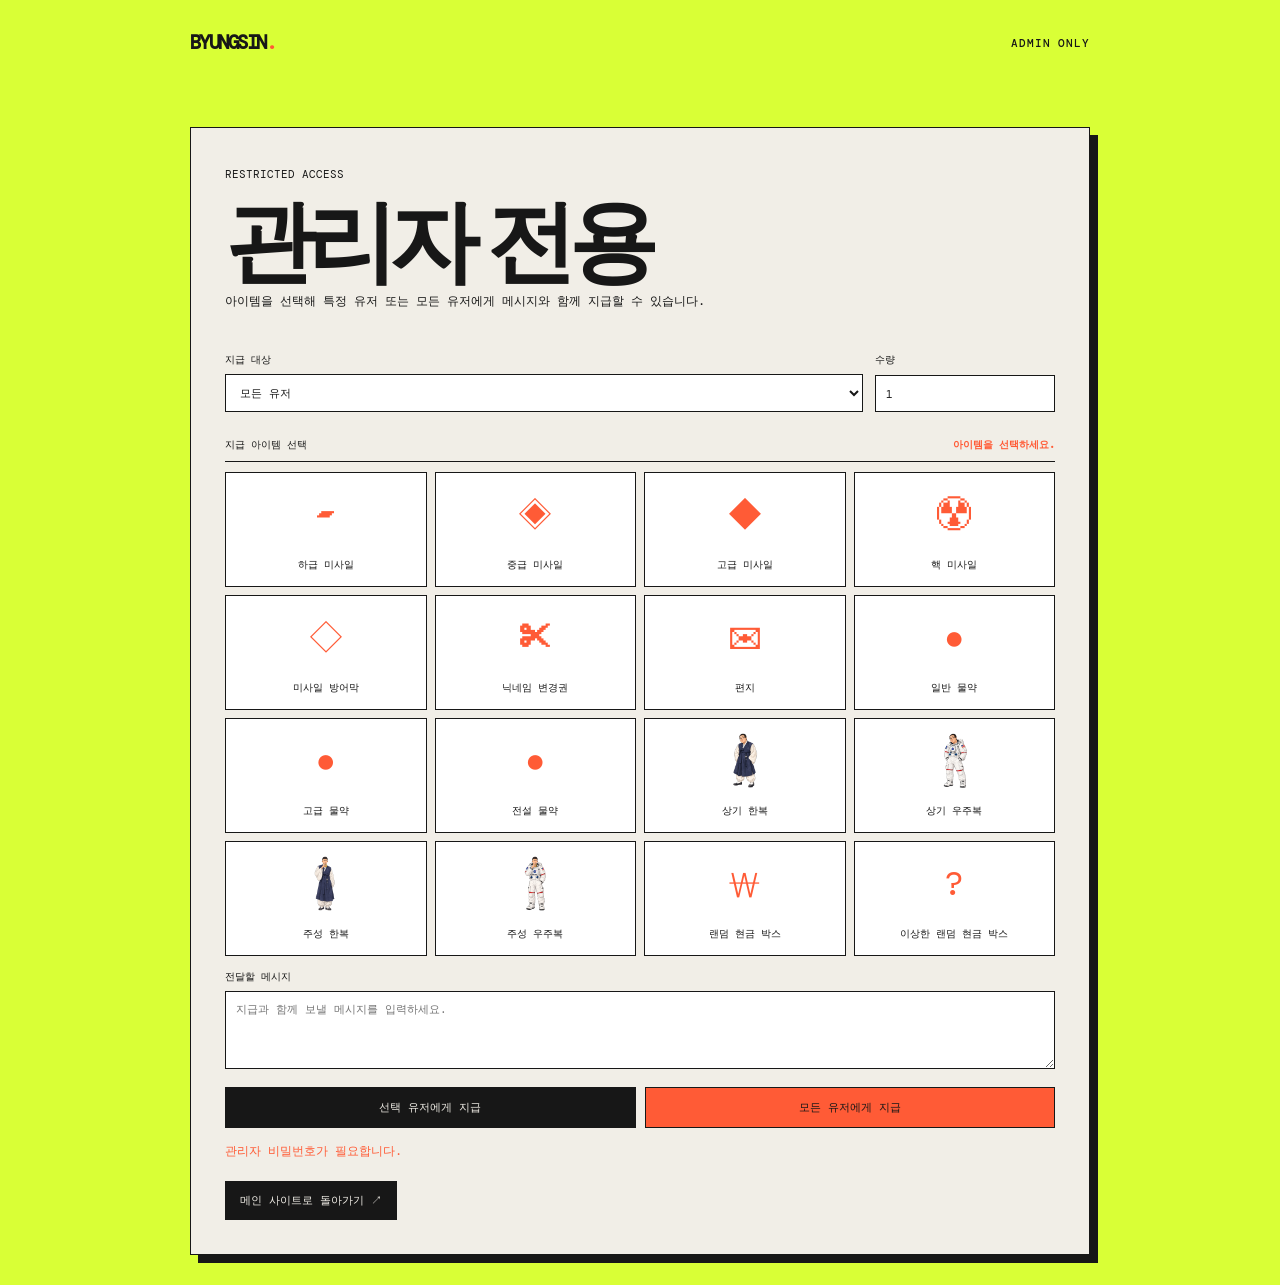
==== admin.html @ 8c329e6b "Add administrator item grants Co-authored-by: Copilot App <223556219+Copilot@users.noreply.github.co" ====
<!doctype html>
<html lang="ko">
<head>
  <meta charset="utf-8">
  <meta name="viewport" content="width=device-width, initial-scale=1">
  <meta name="description" content="byungsin 관리자 전용 페이지">
  <title>byungsin — 관리자 전용</title>
  <link rel="stylesheet" href="style.css?v=63">
</head>
<body>
  <main class="admin-page">
    <div class="admin-shell">
      <div class="eyebrow">
        <a class="brand" href="index.html">byungsin<span style="color:var(--orange)">.</span></a>
        <span>ADMIN ONLY</span>
      </div>
      <section class="admin-card admin-console">
        <span class="admin-kicker">restricted access</span>
        <h1>관리자 전용</h1>
        <p>아이템을 선택해 특정 유저 또는 모든 유저에게 메시지와 함께 지급할 수 있습니다.</p>
        <form id="admin-grant-form">
          <div class="admin-form-grid">
            <label>지급 대상
              <select id="admin-target-user">
                <option value="">모든 유저</option>
              </select>
            </label>
            <label>수량
              <input id="admin-grant-quantity" type="number" min="1" max="1000000" value="1" required>
            </label>
          </div>
          <div class="admin-item-heading">
            <span>지급 아이템 선택</span>
            <strong id="admin-selected-item">아이템을 선택하세요.</strong>
          </div>
          <div class="admin-item-grid" id="admin-item-grid"></div>
          <label>전달할 메시지
            <textarea id="admin-grant-message" maxlength="500" rows="4" placeholder="지급과 함께 보낼 메시지를 입력하세요." required></textarea>
          </label>
          <div class="admin-grant-actions">
            <button type="submit" id="admin-grant-target">선택 유저에게 지급</button>
            <button type="button" id="admin-grant-all">모든 유저에게 지급</button>
          </div>
          <p class="admin-status" id="admin-status" role="status"></p>
        </form>
        <a class="admin-back" href="index.html">메인 사이트로 돌아가기 ↗</a>
      </section>
    </div>
  </main>
  <script src="admin.js?v=2"></script>
</body>
</html>
---- style.css ----
@import url('https://fonts.googleapis.com/css2?family=DM+Mono:wght@400;500&family=Space+Grotesk:wght@400;500;600;700&display=swap');

:root {
  --paper: #f1eee7;
  --ink: #171717;
  --acid: #d9ff36;
  --orange: #ff5b36;
  --line: rgba(23, 23, 23, .2);
  --mono: "DM Mono", "Courier New", monospace;
  --sans: "Space Grotesk", "Arial", sans-serif;
}

* { box-sizing: border-box; }
html { scroll-behavior: smooth; }
body {
  margin: 0;
  color: var(--ink);
  background: var(--paper);
  font-family: var(--sans);
  overflow-x: hidden;
}
a { color: inherit; text-decoration: none; }
button { color: inherit; font: inherit; }

.noise {
  position: fixed;
  inset: 0;
  pointer-events: none;
  opacity: .05;
  z-index: 10;
  background-image: url("data:image/svg+xml,%3Csvg viewBox='0 0 180 180' xmlns='http://www.w3.org/2000/svg'%3E%3Cfilter id='n'%3E%3CfeTurbulence type='fractalNoise' baseFrequency='.8' numOctaves='4' stitchTiles='stitch'/%3E%3C/filter%3E%3Crect width='100%25' height='100%25' filter='url(%23n)' opacity='.8'/%3E%3C/svg%3E");
}
.wrap { width: min(1240px, calc(100% - 48px)); margin: auto; }
.eyebrow {
  display: flex; justify-content: space-between; align-items: center;
  font: 500 11px var(--mono); letter-spacing: .08em; text-transform: uppercase;
}
.menu-toggle {
 position: fixed; top: 23px; left: max(18px, calc((100% - 1340px) / 2)); z-index: 30;
 display: inline-flex; width: 28px; height: 24px; padding: 3px 0;
 flex-direction: column; justify-content: space-between;
 border: 0; background: transparent; cursor: pointer;
}
.menu-toggle span { display: block; width: 100%; height: 2px; background: var(--ink); transition: transform .2s, opacity .2s; }
.menu-toggle:hover span { background: var(--orange); }
header {
  position: absolute; top: 0; left: 0; width: 100%; z-index: 3;
  padding: 23px 0; border-bottom: 1px solid var(--line);
}
.brand { font-size: 19px; font-weight: 700; letter-spacing: -.08em; }
nav { display: flex; gap: 27px; align-items: center; font: 11px var(--mono); text-transform: uppercase; }
nav a { transition: opacity .2s; }
nav a:hover { opacity: .5; }
.notification-toggle { border: 1px solid var(--ink); padding: 5px 8px; background: transparent; cursor: pointer; font: 10px var(--mono); text-transform: uppercase; }
.notification-toggle:hover { background: var(--ink); color: var(--acid); }
.notification-toggle.is-enabled { background: var(--ink); color: var(--acid); }
.notification-toggle.is-blocked { opacity: .55; }
.account-button { display: inline-grid; min-width: 72px; border: 1px solid var(--ink); padding: 4px 7px; background: transparent; color: var(--ink); cursor: pointer; font: 10px/1.2 var(--mono); white-space: nowrap; }
.account-name, .account-logout { display: block; overflow: hidden; text-overflow: ellipsis; }
.account-logout { margin-top: 2px; color: var(--orange); font-size: 9px; }
.account-button:hover { background: var(--ink); color: var(--acid); }
.bag-button { border: 1px solid var(--ink); padding: 5px 8px; background: transparent; color: var(--ink); cursor: pointer; font: 10px var(--mono); white-space: nowrap; }
.bag-button:hover { background: var(--ink); color: var(--acid); }
.bag-button span { display: inline-block; min-width: 12px; margin-left: 3px; color: var(--orange); }
.message-button { border: 1px solid var(--ink); padding: 5px 8px; background: transparent; color: var(--ink); cursor: pointer; font: 10px var(--mono); white-space: nowrap; }
.message-button:hover { background: var(--ink); color: var(--acid); }
.message-button span { display: inline-block; min-width: 12px; margin-left: 3px; color: var(--orange); }
.message-backdrop { position: fixed; inset: 0; z-index: 50; background: rgba(23,23,23,.35); }
.message-modal { position: fixed; top: 50%; left: 50%; z-index: 51; width: min(500px, calc(100% - 30px)); max-height: 80vh; overflow: auto; transform: translate(-50%, -50%); padding: 28px; background: var(--paper); box-shadow: 8px 8px 0 var(--ink); }
.message-modal h2 { margin: 0 0 6px; font-size: 34px; }
.message-subtitle { margin: 0 0 18px; color: #666; font: 10px var(--mono); letter-spacing: .08em; }
.message-list { display: grid; gap: 8px; }
.message-card { border: 1px solid var(--ink); padding: 12px; background: #fff; font: 11px/1.55 var(--mono); }
.message-card time { display: block; margin-top: 7px; color: #777; font-size: 9px; }
.message-pagination { display: flex; justify-content: center; align-items: center; gap: 8px; margin-top: 15px; }
.message-page-button { border: 1px solid var(--ink); padding: 6px 8px; background: transparent; color: var(--ink); cursor: pointer; font: 9px var(--mono); }
.message-page-button:hover:not(:disabled) { background: var(--ink); color: var(--acid); }
.message-page-button:disabled { cursor: not-allowed; opacity: .35; }
.message-page-number { min-width: 32px; text-align: center; font: 10px var(--mono); }
.bag-backdrop { position: fixed; inset: 0; z-index: 50; background: rgba(23,23,23,.35); }
.bag-modal { position: fixed; top: 50%; left: 50%; z-index: 51; width: min(560px, calc(100% - 30px)); max-height: 85vh; overflow: auto; transform: translate(-50%, -50%); padding: 28px; background: #e6e6e6; box-shadow: 8px 8px 0 var(--ink); }
.bag-modal h2 { margin: 0 0 8px; font-size: 34px; }
.bag-subtitle { margin: -2px 0 12px !important; color: #666; letter-spacing: .08em; }
.bag-modal > p { font: 11px/1.5 var(--mono); }
.bag-items { display: grid; grid-template-columns: repeat(9, minmax(0, 1fr)); gap: 5px; margin: 20px 0; padding: 8px; border: 3px solid #6e6e6e; background: #b9b9b9; box-shadow: inset 2px 2px 0 #fff, inset -2px -2px 0 #555; }
.bag-slot { position: relative; aspect-ratio: 1; min-width: 0; border: 2px solid #777; background: #8f8f8f; box-shadow: inset 2px 2px 0 #555, inset -2px -2px 0 #d5d5d5; color: var(--ink); cursor: pointer; }
.bag-slot:hover, .bag-slot.is-selected { background: #c4c4c4; outline: 2px solid var(--acid); outline-offset: -4px; }
.bag-slot:disabled { cursor: not-allowed; opacity: .55; }
.bag-slot-icon { position: absolute; inset: 18% 18% 24%; display: grid; place-items: center; font-size: clamp(18px, 5vw, 30px); filter: drop-shadow(2px 2px 0 rgba(0,0,0,.35)); }
.bag-slot-icon svg { width: 100%; height: 100%; }
.bag-slot-icon img { width: 100%; height: 100%; object-fit: contain; }
.bag-cash-box-icon { display: grid; width: 100%; height: 100%; place-items: center; background: #d9ff36; color: #171717; font: 700 28px var(--mono); }
.bag-cash-box-weird { background: #ff5b36; color: #fff; }
.bag-slot-count { position: absolute; right: 4px; bottom: 1px; color: #fff; text-shadow: 2px 2px #222; font: 700 14px var(--mono); }
.bag-slot-name { position: absolute; left: 50%; bottom: -24px; z-index: 2; display: none; width: max-content; max-width: 150px; transform: translateX(-50%); padding: 4px 6px; background: #222; color: #fff; font: 9px var(--mono); }
.bag-slot:hover .bag-slot-name { display: block; }
.bag-item-empty { grid-column: 1 / -1; padding: 18px; text-align: center; font: 10px var(--mono); }
.bag-target-label select { border: 1px solid var(--ink); padding: 7px; background: transparent; color: var(--ink); cursor: pointer; font: 10px var(--mono); }
.bag-target-label { display: grid; gap: 6px; font: 10px var(--mono); }
.bag-nickname-label { display: grid; gap: 6px; grid-column: 1 / -1; font: 10px var(--mono); }
.bag-nickname-label[hidden], .bag-letter-label[hidden] { display: none !important; }
.bag-nickname-label input { border: 1px solid var(--ink); padding: 8px; background: #fff; color: var(--ink); font: 11px var(--mono); }
.bag-letter-label { display: grid; gap: 6px; grid-column: 1 / -1; font: 10px var(--mono); }
.bag-letter-label textarea { border: 1px solid var(--ink); padding: 8px; background: #fff; color: var(--ink); font: 11px/1.5 var(--mono); resize: vertical; }
.bag-use-panel { display: grid; grid-template-columns: 64px 1fr; gap: 12px; margin-top: 28px; padding: 14px; border: 2px solid var(--ink); background: #fff; }
.bag-use-panel[hidden] { display: none !important; }
.bag-use-icon { width: 64px; height: 64px; display: grid; place-items: center; border: 2px solid #777; background: #999; }
.bag-use-icon svg { width: 48px; height: 48px; }
.bag-use-icon img { width: 60px; height: 60px; object-fit: contain; }
.bag-use-copy strong { font-size: 16px; }
.bag-use-copy p { margin: 6px 0 0; font: 10px/1.5 var(--mono); }
.bag-use-panel .bag-target-label { grid-column: 1 / -1; }
.bag-use-button { grid-column: 1 / -1; border: 1px solid var(--ink); padding: 10px; background: var(--ink); color: var(--paper); cursor: pointer; font: 11px var(--mono); }
.bag-use-button:hover { background: var(--orange); color: var(--ink); }
.bag-use-button:disabled { cursor: wait; opacity: .5; }
.bag-discard-label { display: grid; gap: 6px; grid-column: 1 / -1; font: 10px var(--mono); }
.bag-discard-label input { border: 1px solid var(--ink); padding: 8px; background: #fff; color: var(--ink); font: 11px var(--mono); }
.bag-discard-button { grid-column: 1 / -1; border: 1px solid #a32626; padding: 10px; background: #fff; color: #a32626; cursor: pointer; font: 11px var(--mono); }
.bag-discard-button:hover { background: #a32626; color: #fff; }
.bag-discard-button:disabled { cursor: wait; opacity: .5; }
.bag-status { min-height: 18px; color: var(--orange); }
.shop-page { min-height: 100vh; padding: 38px 24px 70px; background: #fff; color: var(--ink); }
.shop-shell { width: min(1120px, 100%); margin: 0 auto; }
.shop-top { display: flex; justify-content: space-between; gap: 20px; align-items: center; border-bottom: 2px solid var(--ink); padding-bottom: 18px; }
.shop-top h1 { margin: 0; font-size: clamp(42px, 9vw, 100px); letter-spacing: -.1em; line-height: .8; }
.shop-back { font: 11px var(--mono); text-decoration: underline; }
.shop-intro { display: flex; justify-content: space-between; gap: 30px; margin: 48px 0 28px; }
.shop-intro p { max-width: 300px; margin: 0; font: 12px/1.7 var(--mono); }
.shop-balance { border: 1px solid var(--ink); padding: 12px; font: 11px var(--mono); }
.shop-products { display: grid; grid-template-columns: repeat(3, 1fr); gap: 18px; }
.shop-card { display: flex; min-height: 300px; flex-direction: column; justify-content: space-between; border: 1px solid var(--ink); padding: 18px; background: #fff; box-shadow: 6px 6px 0 var(--ink); }
.shop-icon { width: 92px; height: 92px; margin-bottom: 20px; }
.shop-potion-icon { display: block; width: 92px; height: 92px; margin-bottom: 20px; }
.shop-card h2 { margin: 0; font-size: 25px; letter-spacing: -.07em; }
.shop-card p { margin: 8px 0 20px; font: 11px/1.5 var(--mono); }
.shop-price { font: 16px var(--mono); }
.shop-buy { width: 100%; margin-top: 16px; border: 1px solid var(--ink); padding: 11px; background: var(--ink); color: #fff; cursor: pointer; font: 11px var(--mono); }
.shop-buy:hover { background: var(--orange); color: var(--ink); }
.shop-buy:disabled { cursor: wait; opacity: .45; }
.shop-purchase-controls { display: grid; grid-template-columns: 1fr auto; gap: 6px; margin-top: 10px; }
.shop-quantity { min-width: 0; border: 1px solid var(--ink); padding: 9px; background: #fff; color: var(--ink); font: 11px var(--mono); }
.shop-max { border: 1px solid var(--ink); padding: 9px; background: var(--paper); color: var(--ink); cursor: pointer; font: 10px var(--mono); }
.shop-purchase-controls .shop-buy { grid-column: 1 / -1; margin-top: 0; }
.shop-modal-quantity-label { display: grid; gap: 7px; margin: 18px 0 8px; font: 10px var(--mono); }
.shop-modal-quantity-label input { border: 1px solid var(--ink); padding: 11px; background: #fff; color: var(--ink); font: 15px var(--mono); }
.shop-modal-max { width: 100%; margin-bottom: 18px; border: 1px solid var(--ink); padding: 9px; background: transparent; color: var(--ink); cursor: pointer; font: 10px var(--mono); }
.shop-status { min-height: 18px; margin-top: 28px; color: var(--orange); font: 11px var(--mono); }
.account-backdrop { position: fixed; inset: 0; z-index: 50; background: rgba(23,23,23,.35); }
.account-modal { position: fixed; top: 50%; left: 50%; z-index: 51; width: min(380px, calc(100% - 30px)); transform: translate(-50%, -50%); padding: 28px; background: var(--paper); box-shadow: 7px 7px 0 var(--ink); }
.account-close { position: absolute; top: 12px; right: 15px; border: 0; background: transparent; cursor: pointer; font: 25px/1 var(--mono); }
.account-close:hover { color: var(--orange); }
.account-modal h2 { margin: 0 0 8px; font-size: 34px; }
.account-modal p { font-size: 12px; line-height: 1.5; }
.account-modal label { display: grid; gap: 6px; margin-top: 14px; font: 10px var(--mono); }
.account-modal input { border: 1px solid var(--ink); padding: 10px; background: transparent; color: var(--ink); font: 14px var(--mono); }
.account-options { display: flex; gap: 16px; margin-top: 14px; }
.account-options label { display: flex; align-items: center; gap: 6px; margin: 0; font-size: 10px; }
.account-options input { width: 14px; height: 14px; margin: 0; accent-color: var(--ink); }
.account-modal form button { width: 100%; margin-top: 18px; border: 1px solid var(--ink); padding: 11px; background: var(--ink); color: var(--paper); cursor: pointer; font: 11px var(--mono); }
.account-switch { margin-top: 12px; border: 0; padding: 0; background: transparent; text-decoration: underline; cursor: pointer; font: 10px var(--mono); }
.account-status { min-height: 18px; margin-bottom: 0; color: var(--orange); }
.side-menu-backdrop { position: fixed; inset: 0; z-index: 35; display: none; background: rgba(23,23,23,.28); }
.side-menu-backdrop.is-open { display: block; }
.side-menu { position: fixed; top: 0; left: 0; z-index: 40; width: min(340px, 86vw); height: 100vh; padding: 30px 25px; transform: translateX(-105%); transition: transform .25s ease; background: var(--paper); box-shadow: 8px 0 0 var(--ink); }
.side-menu.is-open { transform: translateX(0); }
.side-menu-head { display: flex; justify-content: space-between; align-items: center; padding-bottom: 18px; border-bottom: 1px solid var(--ink); font: 11px var(--mono); text-transform: uppercase; }
.side-menu-close { border: 0; padding: 0; background: transparent; color: var(--ink); cursor: pointer; font: 28px/1 var(--mono); }
.side-menu-close:hover { color: var(--orange); transform: scale(1.12); }
.side-menu-intro { margin: 28px 0 34px; font-size: 14px; line-height: 1.6; }
.side-menu a { display: flex; justify-content: space-between; padding: 16px 0; border-top: 1px solid rgba(23,23,23,.3); font: 14px var(--mono); }
.side-menu a:hover { color: var(--orange); }
.online-users { margin-top: 20px; padding-top: 14px; border-top: 1px solid rgba(23,23,23,.3); }
.online-users strong { font: 11px var(--mono); text-transform: uppercase; }
.online-users p { margin: 7px 0 9px; color: #777; font: 9px/1.5 var(--mono); }
.online-users ul { display: grid; gap: 5px; margin: 0; padding: 0; list-style: none; font: 11px var(--mono); }
.online-users li::before { content: '●'; margin-right: 6px; color: #62a744; font-size: 8px; }
.online-users li.is-offline { color: #999; }
.online-users li.is-offline::before { color: #aaa; }
.side-menu-settings { width: 100%; display: flex; justify-content: flex-start; margin-top: 16px; padding: 16px 0; border: 0; border-top: 1px solid rgba(23,23,23,.3); background: transparent; color: var(--ink); cursor: pointer; text-align: left; }
.settings-gear { width: 25px; height: 25px; fill: currentColor; transition: transform .2s ease, color .2s ease; }
.side-menu-settings:hover { color: var(--orange); }
.side-menu-settings:hover .settings-gear { transform: rotate(18deg); }
.settings-backdrop { position: fixed; inset: 0; z-index: 50; background: rgba(23,23,23,.35); }
.settings-modal { position: fixed; top: 50%; left: 50%; z-index: 51; width: min(380px, calc(100% - 30px)); transform: translate(-50%, -50%); padding: 28px; background: var(--paper); box-shadow: 7px 7px 0 var(--ink); }
.settings-modal h2 { margin: 0 0 8px; font-size: 34px; }
.settings-modal p { font-size: 12px; line-height: 1.5; }
.settings-action { width: 100%; margin-top: 10px; border: 1px solid var(--ink); padding: 11px; background: var(--ink); color: var(--paper); cursor: pointer; font: 11px var(--mono); }
.settings-action:hover { background: var(--orange); color: var(--ink); }
.settings-danger { background: transparent; color: var(--orange); }
.settings-admin { background: var(--acid); color: var(--ink); }
.site-confirm-backdrop { position: fixed; inset: 0; z-index: 80; background: rgba(23,23,23,.42); }
.site-confirm-modal { position: fixed; top: 50%; left: 50%; z-index: 81; width: min(380px, calc(100% - 30px)); transform: translate(-50%, -50%); padding: 26px; background: var(--paper); color: var(--ink); box-shadow: 7px 7px 0 var(--ink); }
.site-confirm-modal h2 { margin: 0 0 10px; font-size: 25px; }
.site-confirm-modal p { margin: 0 0 22px; font: 12px/1.6 var(--mono); white-space: pre-line; }
.site-confirm-modal > div { display: flex; justify-content: flex-end; gap: 8px; }
.site-confirm-modal button { border: 1px solid var(--ink); padding: 10px 16px; background: transparent; color: var(--ink); cursor: pointer; font: 11px var(--mono); }
.site-confirm-modal button:last-child { background: var(--ink); color: var(--paper); }
.settings-status { min-height: 18px; margin-bottom: 0; color: var(--orange); }
.admin-page { min-height: 100vh; padding: 30px 24px; background: var(--acid); }
.admin-shell { width: min(900px, 100%); margin: 0 auto; }
.admin-card { max-width: 560px; margin: 18vh auto 0; padding: 34px; border: 1px solid var(--ink); background: var(--paper); box-shadow: 8px 8px 0 var(--ink); }
.admin-kicker { font: 11px var(--mono); text-transform: uppercase; }
.admin-card h1 { margin: 18px 0 10px; font-size: clamp(48px, 10vw, 90px); line-height: .9; letter-spacing: -.09em; }
.admin-card p { margin: 0 0 28px; font: 12px/1.6 var(--mono); }
.admin-console { max-width: 920px; margin-top: 8vh; }
.admin-form-grid { display: grid; grid-template-columns: minmax(0, 1fr) 180px; gap: 12px; }
.admin-console label { display: grid; gap: 7px; margin-top: 14px; font: 10px var(--mono); }
.admin-console select, .admin-console input, .admin-console textarea { width: 100%; border: 1px solid var(--ink); padding: 10px; background: #fff; color: var(--ink); font: 11px var(--mono); }
.admin-console textarea { resize: vertical; }
.admin-item-heading { display: flex; justify-content: space-between; gap: 15px; align-items: baseline; margin-top: 26px; padding-bottom: 9px; border-bottom: 1px solid var(--ink); font: 10px var(--mono); }
.admin-item-heading strong { color: var(--orange); }
.admin-item-grid { display: grid; grid-template-columns: repeat(4, minmax(0, 1fr)); gap: 8px; margin-top: 10px; }
.admin-item-card { min-height: 115px; display: grid; place-items: center; gap: 7px; border: 1px solid var(--ink); padding: 10px 6px; background: #fff; color: var(--ink); cursor: pointer; }
.admin-item-card:hover, .admin-item-card.is-selected { background: var(--acid); box-shadow: 3px 3px 0 var(--ink); }
.admin-item-card strong { font: 10px var(--mono); text-align: center; }
.admin-item-visual { width: 55px; height: 55px; display: grid; place-items: center; color: var(--orange); font: 34px/1 var(--mono); }
.admin-item-visual.is-image img { width: 55px; height: 55px; object-fit: contain; }
.admin-grant-actions { display: grid; grid-template-columns: 1fr 1fr; gap: 9px; margin-top: 18px; }
.admin-grant-actions button { border: 1px solid var(--ink); padding: 12px; background: var(--ink); color: var(--paper); cursor: pointer; font: 11px var(--mono); }
.admin-grant-actions button:last-child { background: var(--orange); color: var(--ink); }
.admin-grant-actions button:disabled { cursor: wait; opacity: .5; }
.admin-status { min-height: 18px; margin: 14px 0 20px !important; color: var(--orange); }
.admin-back { display: inline-block; border: 1px solid var(--ink); padding: 11px 14px; background: var(--ink); color: var(--paper); font: 11px var(--mono); }
.admin-back:hover { background: var(--orange); color: var(--ink); }
@media (max-width: 640px) {
  .admin-page { padding: 20px 14px 40px; }
  .admin-card.admin-console { margin-top: 5vh; padding: 22px 16px; }
  .admin-form-grid, .admin-grant-actions { grid-template-columns: 1fr; }
  .admin-item-grid { grid-template-columns: repeat(2, minmax(0, 1fr)); }
}

.hero {
  min-height: 790px; padding: 164px 0 65px; display: flex; flex-direction: column;
  justify-content: space-between; background: var(--acid); position: relative; overflow: hidden;
}
.hero:before, .hero:after {
  content: ""; position: absolute; border: 1px solid var(--ink); border-radius: 50%;
  pointer-events: none;
}
.hero:before { width: 52vw; height: 52vw; right: -19vw; top: 11vw; }
.hero:after { width: 25vw; height: 25vw; right: 8vw; top: 26vw; background: var(--orange); mix-blend-mode: multiply; }
.hero-grid { position: relative; z-index: 1; }
.hero-player-level-ranking {
  position: absolute;
  top: 92px;
  right: 0;
  border: 1px solid var(--ink);
  background: #fff;
  color: var(--ink);
}
.hero h1 {
  max-width: 920px; margin: 18px 0 0; font-size: clamp(72px, 12vw, 180px);
  line-height: .88; letter-spacing: -.07em; font-weight: 700;
}
.hero h1 span { display: block; margin-left: 16vw; }
.hero-note { max-width: 290px; margin-top: 62px; font-size: 15px; line-height: 1.45; }
.scroll { display: flex; gap: 10px; align-items: center; font: 11px var(--mono); }
.scroll i { width: 42px; height: 1px; background: var(--ink); display: inline-block; }

section { padding: 120px 0; }
.section-head { display: flex; justify-content: space-between; align-items: baseline; border-top: 1px solid var(--ink); padding-top: 14px; margin-bottom: 55px; }
.section-title { margin: 0; font-size: clamp(40px, 7vw, 91px); line-height: .9; letter-spacing: -.08em; }
.section-index { font: 12px var(--mono); }

.statement { background: var(--ink); color: var(--paper); }
.statement .section-head { border-color: rgba(241, 238, 231, .35); }
.statement-copy { display: grid; grid-template-columns: 1.4fr 1fr; gap: 10%; align-items: end; }
.statement-copy h3 { max-width: 710px; margin: 0; font-size: clamp(28px, 4.2vw, 59px); line-height: .98; letter-spacing: -.07em; }
.statement-copy p { max-width: 270px; margin: 0; font: 13px/1.65 var(--mono); color: #aaa69d; }

.investment { background: var(--ink); color: var(--paper); }
.investment .section-head { border-color: rgba(241, 238, 231, .35); }
.investment-intro { display: flex; justify-content: space-between; gap: 40px; align-items: end; margin-bottom: 45px; }
.investment-intro h3 { margin: 0; font-size: clamp(37px, 6vw, 78px); line-height: .9; letter-spacing: -.08em; }
.investment-intro em { color: var(--acid); font-style: normal; }
.investment-intro p { max-width: 310px; margin: 0; color: #aaa69d; font: 12px/1.7 var(--mono); }
.investor-form { display: flex; gap: 12px; align-items: end; border-top: 1px solid rgba(241,238,231,.35); padding-top: 18px; }
.investor-form label { display: flex; width: min(100%, 330px); flex-direction: column; gap: 8px; color: #aaa69d; font: 10px var(--mono); }
.investor-form input { border: 1px solid var(--paper); padding: 13px; background: transparent; color: var(--paper); outline: none; font: 14px var(--sans); }
.investor-form input:focus { box-shadow: 4px 4px 0 var(--acid); }
.investor-form button { border: 1px solid var(--acid); padding: 13px 18px; background: var(--acid); color: var(--ink); cursor: pointer; font: 11px var(--mono); }
.investor-form button:disabled { cursor: wait; opacity: .5; }
.investor-status { min-height: 16px; margin: 0; color: var(--acid); font: 10px var(--mono); }
.portfolio-summary { display: grid; grid-template-columns: repeat(4, 1fr); gap: 15px; margin: 40px 0 18px; padding: 18px; background: var(--acid); color: var(--ink); }
.portfolio-summary div { display: flex; flex-direction: column; gap: 8px; border-right: 1px solid rgba(23,23,23,.25); }
.portfolio-summary div:last-child { border: 0; }
.portfolio-summary span, .investment-list-head { font: 10px var(--mono); text-transform: uppercase; }
.portfolio-summary strong { font-size: 20px; letter-spacing: -.04em; }
.investment-transfer-toggle { margin: 0 0 18px; border: 1px solid var(--ink); padding: 11px 16px; background: var(--acid); color: var(--ink); cursor: pointer; font: 11px var(--mono); }
.investment-transfer-toggle:hover { background: var(--orange); }
.investment-transfer { display: grid; grid-template-columns: 1fr 1fr auto; gap: 12px; align-items: end; margin: 18px 0; padding: 14px; border: 1px solid var(--ink); background: #fff; }
.investment-transfer[hidden] { display: none !important; }
.investment-transfer label { display: grid; gap: 6px; color: #000; font: 10px var(--mono); }
.investment-transfer select, .investment-transfer input { width: 100%; border: 1px solid var(--ink); padding: 10px; background: #fff; color: #000; font: 11px var(--mono); }
.investment-transfer select option { color: #000; background: #fff; }
.investment-transfer button { border: 1px solid var(--ink); padding: 10px 16px; background: var(--ink); color: var(--paper); cursor: pointer; font: 11px var(--mono); }
.investment-transfer button:hover { background: var(--orange); color: var(--ink); }
.investment-transfer p { grid-column: 1 / -1; min-height: 16px; margin: 0; color: var(--orange); font: 10px var(--mono); }
.investment-layout { display: grid; grid-template-columns: minmax(0, 1.8fr) minmax(260px, .7fr); gap: 22px; margin-top: 22px; }
.investment-products { min-width: 0; }
.investment-list-head { display: flex; justify-content: space-between; gap: 12px; padding: 0 0 13px; border-bottom: 1px solid rgba(241,238,231,.35); }
.investment-refresh { border: 1px solid var(--paper); padding: 7px 10px; background: transparent; color: var(--paper); cursor: pointer; font: 10px var(--mono); }
.investment-refresh:hover { background: var(--paper); color: var(--ink); }
.investment-refresh:disabled { cursor: wait; opacity: .45; }
.investment-product { display: grid; grid-template-columns: minmax(130px, 1fr) 145px 120px 170px; gap: 16px; align-items: center; padding: 15px 0; border-bottom: 1px solid rgba(241,238,231,.18); }
.investment-product-name { font-weight: 600; }
.investment-product-symbol { display: block; margin-top: 4px; color: #aaa69d; font: 10px var(--mono); }
.investment-product-notices { display: block; margin-top: 5px; color: var(--orange); font: 10px/1.4 var(--mono); }
.investment-price { font: 14px var(--mono); }
.investment-change { font: 12px var(--mono); }
.investment-change.positive { color: #ff4e4e; }
.investment-change.negative { color: #55a5ff; }
.investment-change.flat { color: #aaa69d; }
.investment-trade { display: flex; flex-wrap: wrap; gap: 5px; }
.investment-trade input { width: 62px; border: 1px solid rgba(241,238,231,.5); padding: 8px 5px; background: transparent; color: var(--paper); font: 11px var(--mono); }
.investment-trade button { border: 1px solid var(--paper); padding: 8px 9px; background: transparent; color: var(--paper); cursor: pointer; font: 10px var(--mono); white-space: nowrap; }
.investment-trade button:hover { background: var(--paper); color: var(--ink); }
.investment-trade button:disabled { cursor: wait; opacity: .4; }
.investment-ranking { align-self: start; padding: 21px; background: var(--acid); color: var(--ink); }
.investment-ranking ol { min-height: 285px; margin: 22px 0 0; padding: 0; list-style: none; counter-reset: ranking; }
.investment-ranking li { counter-increment: ranking; display: grid; grid-template-columns: 28px 1fr auto; gap: 10px; padding: 13px 0; border-top: 1px solid rgba(23,23,23,.25); font-size: 13px; }
.investment-ranking li:before { content: counter(ranking, decimal-leading-zero); font: 11px var(--mono); }
.investment-ranking-name { display: flex; align-items: baseline; gap: 10px; }
.investment-ranking-name small { font: 8px var(--mono); }
.investment-level-gray { color: #777; }
.investment-level-lime { color: #6aa52d; }
.investment-level-blue { color: #3478c5; }
.investment-level-red { color: #d43b3b; }
.investment-level-orange { color: #d8781f; }
.investment-level-purple { color: #864bc0; }
.investment-ranking .ranking-value { font: 11px var(--mono); }
.investment-admin-button { width: 100%; margin-top: 18px; border: 1px solid var(--ink); padding: 9px; background: transparent; color: var(--ink); cursor: pointer; font: 10px var(--mono); }
.investment-admin-button:hover { background: var(--ink); color: var(--acid); }
.investment-admin-panel { margin-top: 10px; padding: 9px; background: rgba(23,23,23,.08); font: 10px/1.5 var(--mono); }
.investment-admin-panel p { margin: 0 0 5px; }
.investment-admin-active { color: var(--orange); }
.investment-admin-market { display: grid; gap: 7px; margin: 12px 0; padding-top: 10px; border-top: 1px solid rgba(23,23,23,.2); }
.investment-admin-market label { display: grid; gap: 4px; }
.investment-admin-market input, .investment-admin-market select, .investment-admin-market textarea { min-width: 0; border: 1px solid var(--ink); padding: 5px; background: transparent; color: var(--ink); font: 10px var(--mono); }
.investment-admin-broadcast { display: grid; gap: 7px; padding-bottom: 9px; border-bottom: 1px solid rgba(23,23,23,.2); }
.investment-admin-broadcast h3 { margin: 0; font: 11px var(--mono); }
.investment-admin-broadcast textarea { resize: vertical; }
.investment-admin-market span { display: flex; align-items: center; gap: 4px; }
.investment-admin-market span input { width: 70px; }
.investment-admin-market button { border: 1px solid var(--ink); padding: 7px; background: var(--ink); color: var(--paper); cursor: pointer; font: 10px var(--mono); }
.investment-admin-market button:hover { background: var(--orange); color: var(--ink); }
.investment-admin-market #admin-split-asset { background: var(--orange); color: var(--ink); }
.investment-admin-market [role="status"] { min-height: 16px; color: var(--orange); }
.investment-ranking li:has(.ranking-grant) { grid-template-columns: 28px 1fr auto; }
.ranking-grant { grid-column: 2 / -1; display: flex; gap: 5px; }
.ranking-grant input { min-width: 0; width: 90px; border: 1px solid var(--ink); padding: 6px; background: transparent; color: var(--ink); font: 10px var(--mono); }
.ranking-grant button { border: 1px solid var(--ink); padding: 6px; background: var(--ink); color: var(--paper); cursor: pointer; font: 10px var(--mono); }
.ranking-grant button:hover { background: var(--orange); color: var(--ink); }
.ranking-grant button:last-child { border-color: #55a5ff; }
.ranking-rename { grid-column: 2 / -1; display: flex; gap: 5px; margin-top: 5px; }
.ranking-rename input { min-width: 0; flex: 1; border: 1px solid var(--ink); padding: 6px; background: transparent; color: var(--ink); font: 10px var(--mono); }
.ranking-rename button { border: 1px solid var(--ink); padding: 6px 8px; background: transparent; color: var(--ink); cursor: pointer; font: 10px var(--mono); }
.ranking-rename button:hover { background: var(--ink); color: var(--acid); }
.investment-ranking-pagination { display: flex; justify-content: center; align-items: center; gap: 8px; margin-top: 15px; }
.investment-page-button { border: 1px solid var(--ink); padding: 6px 8px; background: transparent; color: var(--ink); cursor: pointer; font: 9px var(--mono); }
.investment-page-button:hover:not(:disabled) { background: var(--ink); color: var(--acid); }
.investment-page-button:disabled { cursor: not-allowed; opacity: .35; }
.investment-page-number { min-width: 32px; text-align: center; font: 10px var(--mono); }
.investment-holdings { margin: 12px 0 35px; padding: 28px 30px; background: var(--paper); color: var(--ink); border: 2px solid var(--acid); box-shadow: 8px 8px 0 rgba(217,255,54,.35); }
.holdings-heading { display: flex; justify-content: space-between; align-items: end; gap: 20px; padding-bottom: 18px; border-bottom: 2px solid var(--ink); font: 10px var(--mono); text-transform: uppercase; }
.holdings-heading h3 { margin: 5px 0 0; font-size: clamp(26px, 4vw, 48px); line-height: .9; letter-spacing: -.08em; }
.holdings-kicker { font: 10px var(--mono); }
.holding-row { display: grid; grid-template-columns: minmax(0, 1fr) minmax(160px, 200px) 110px 100px minmax(250px, 1.2fr); align-items: center; gap: 18px; padding: 20px 0; border-bottom: 1px solid rgba(23,23,23,.25); font: 13px var(--mono); }
.holding-row:last-child { border-bottom: 0; }
.holding-name { display: flex; flex-direction: column; gap: 6px; }
.holding-name strong { font: 600 19px var(--sans); letter-spacing: -.04em; }
.holding-name small, .holding-value small { font: 10px var(--mono); opacity: .6; }
.holding-value { display: flex; flex-direction: column; gap: 6px; text-align: right; }
.holding-value span { font-size: 17px; }
.holding-change { text-align: right; font-size: 16px; font-weight: 600; }
.holding-change.positive { color: #ff4e4e; }
.holding-change.negative { color: #55a5ff; }
.holding-change.flat { color: #777; }
.holding-return { text-align: right; font-size: 16px; font-weight: 600; }
.holding-return.positive { color: #ff4e4e; }
.holding-return.negative { color: #55a5ff; }
.holding-return.flat { color: #777; }
.investment-empty { color: #aaa69d; font: 11px var(--mono); }
.holding-trade { display: flex; flex-wrap: wrap; gap: 5px; justify-content: flex-end; }
.holding-trade input { width: 62px; border: 1px solid rgba(23,23,23,.5); padding: 8px 5px; background: transparent; color: var(--ink); font: 11px var(--mono); }
.holding-trade button { border: 1px solid var(--ink); padding: 8px 9px; background: transparent; color: var(--ink); cursor: pointer; font: 10px var(--mono); white-space: nowrap; }
.holding-trade button:hover { background: var(--ink); color: var(--paper); }
.holding-trade button:disabled { cursor: wait; opacity: .4; }

.works { display: grid; grid-template-columns: repeat(12, 1fr); gap: 22px; }
.hero-player-level-ranking {
  grid-column: 3 / -1;
  grid-row: 2 / span 3;
  align-self: center;
  width: min(360px, 100%);
  margin-left: auto;
}
.work { position: relative; min-height: 390px; padding: 21px; display: flex; flex-direction: column; justify-content: space-between; overflow: hidden; }
.work:nth-child(1) { grid-column: span 7; background: var(--orange); }
.work:nth-child(2) { grid-column: span 5; min-height: 520px; background: #c6b9ff; }
.work:nth-child(3) { grid-column: 2 / span 5; background: #8ed8d2; }
.work:nth-child(4) { grid-column: span 5; background: #e6d5b8; }
.work-image { position: absolute; inset: 0; width: 100%; height: 100%; object-fit: cover; transition: transform .5s cubic-bezier(.2,.8,.2,1), filter .5s ease; }
.work:after { content: ""; position: absolute; inset: 0; background: linear-gradient(180deg, rgba(0,0,0,.18), transparent 38%, rgba(0,0,0,.4)); pointer-events: none; }
.work:hover .work-image { transform: scale(1.06); filter: saturate(1.1); }
.work-graphic { position: absolute; inset: 0; display: grid; place-items: center; font-size: clamp(95px, 15vw, 220px); line-height: .7; font-weight: 700; letter-spacing: -.15em; transform: rotate(-14deg); transition: transform .5s cubic-bezier(.2,.8,.2,1); }
.work:hover .work-graphic { transform: rotate(-5deg) scale(1.08); }
.work:nth-child(2) .work-graphic { transform: rotate(18deg); font-size: 180px; }
.work:nth-child(2):hover .work-graphic { transform: rotate(8deg) scale(1.1); }
.work:nth-child(3) .work-graphic { font-family: var(--mono); font-size: 95px; transform: rotate(0); }
.work:nth-child(4) .work-graphic { font-size: 120px; transform: rotate(0); }
.work-top, .work-bottom { position: relative; z-index: 1; display: flex; justify-content: space-between; font: 11px var(--mono); color: #fff; }
.work-bottom { align-items: end; }
.work-name { font: 500 22px var(--sans); letter-spacing: -.06em; }
.circle-arrow { width: 32px; height: 32px; border: 1px solid #fff; border-radius: 50%; display: grid; place-items: center; }

.contact { background: var(--acid); padding-bottom: 55px; }
.contact h2 { max-width: 900px; margin: 0 0 70px; font-size: clamp(55px, 11vw, 150px); line-height: .82; letter-spacing: -.1em; }
.contact h2 em { color: var(--orange); font-style: normal; }
.contact-row { display: flex; justify-content: space-between; gap: 40px; border-top: 1px solid var(--ink); padding-top: 15px; font: 12px var(--mono); }
.contact-link { text-decoration: underline; text-underline-offset: 4px; }
footer { padding: 18px 0; background: var(--ink); color: var(--paper); font: 10px var(--mono); }
.placeholder-page { min-height: 100vh; padding: 48px; background: var(--acid); color: var(--ink); }
.placeholder-page main { max-width: 760px; margin: 0 auto; }
.placeholder-page h1 { margin: 20vh 0 18px; font-size: clamp(56px, 12vw, 150px); line-height: .85; letter-spacing: -.08em; }
.placeholder-page p:not(.eyebrow) { margin-bottom: 30px; font-size: 16px; }
.placeholder-page a { text-decoration: underline; text-underline-offset: 4px; font: 11px var(--mono); }
.sanggi-page {
  min-height: 100vh;
  padding: 0;
  overflow: hidden;
  background: #f5e8d3;
}
.sanggi-page main {
  position: relative;
  width: 100vw;
  height: 100vh;
  min-height: 600px;
  overflow: hidden;
  isolation: isolate;
  background: #f5e8d3;
}
.sanggi-coin-display {
  position: absolute;
  top: 24px;
  left: 24px;
  z-index: 4;
  display: grid;
  width: 48px;
  height: 48px;
  place-items: center;
  padding: 4px;
  border: 0;
  border-radius: 0;
  background: transparent;
  box-shadow: none;
  color: #2a2730;
}
.sanggi-coin-icon {
  width: 36px;
  height: 36px;
}
.sanggi-coin-balance {
  position: absolute;
  top: 31px;
  left: 82px;
  z-index: 4;
  display: grid;
  gap: 1px;
  min-width: 78px;
  padding: 0;
  border: 0;
  border-radius: 0;
  background: transparent;
  box-shadow: none;
  color: #2a2730;
  line-height: 1;
}
.sanggi-coin-balance small {
  font: 700 9px var(--mono);
  letter-spacing: .12em;
  color: #8b6a38;
}
.sanggi-coin-balance strong {
  font: 700 17px var(--sans);
}
.sanggi-player-button {
  position: absolute;
  top: 76px;
  left: 24px;
  z-index: 4;
  display: flex;
  align-items: center;
  gap: 7px;
  min-width: 136px;
  padding: 10px 13px;
  border: 2px solid #302a35;
  border-radius: 0;
  background: #d9ff36;
  box-shadow: 0 4px 0 rgba(20, 20, 30, .3);
  color: #2a2730;
  cursor: pointer;
  font: 700 12px var(--sans);
}
.sanggi-player-button:hover {
  background: #b9e617;
}
.sanggi-player-button .sanggi-action-icon {
  flex: 0 0 auto;
  width: 23px;
  height: 23px;
  font-size: 13px;
}
.sanggi-player-button strong {
  margin-left: auto;
  font: 700 10px var(--mono);
}
.sanggi-potion-bar {
  position: absolute;
  right: 24px;
  bottom: 175px;
  z-index: 6;
  display: grid;
  gap: 7px;
  width: 150px;
}
.sanggi-potion-button {
  display: flex;
  align-items: center;
  justify-content: space-between;
  gap: 7px;
  border: 2px solid #302a35;
  padding: 9px 10px;
  color: #2a2730;
  cursor: pointer;
  font: 700 11px var(--sans);
  box-shadow: 0 3px 0 rgba(20, 20, 30, .25);
}
.sanggi-potion-icon { width: 28px; height: 38px; flex: 0 0 auto; }
.sanggi-potion-button strong { font: 10px var(--mono); }
.sanggi-potion-normal { background: #c9c9c9; }
.sanggi-potion-advanced { background: #d9ff36; }
.sanggi-potion-legendary { background: #d9b7ff; }
.sanggi-potion-button:hover { filter: brightness(.94); }
.sanggi-potion-button:disabled { cursor: not-allowed; opacity: .45; }
.sanggi-potion-effect {
  margin: 0;
  padding: 6px 8px;
  border: 1px solid #2a2730;
  background: #fff7dc;
  color: #2a2730;
  text-align: center;
  font: 700 10px var(--mono);
}
.sanggi-shop-backdrop {
  position: absolute;
  inset: 0;
  z-index: 30;
  background: rgba(42, 39, 48, .5);
}
.sanggi-shop-modal {
  position: absolute;
  top: 50%;
  left: 50%;
  z-index: 31;
  width: min(620px, calc(100% - 28px));
  max-height: calc(100% - 28px);
  overflow: auto;
  padding: 28px;
  transform: translate(-50%, -50%);
  background: #fff7dc;
  color: #2a2730;
  box-shadow: 8px 8px 0 #2a2730;
}
.sanggi-shop-cash { margin: 12px 0 18px; font: 11px var(--mono); }
.sanggi-shop-tabs { display: flex; gap: 8px; margin-bottom: 14px; }
.sanggi-shop-tab {
  border: 1px solid #2a2730;
  padding: 8px 14px;
  background: #fff;
  color: #2a2730;
  cursor: pointer;
  font: 11px var(--mono);
}
.sanggi-shop-tab.is-active { background: #2a2730; color: #fff7dc; }
.sanggi-shop-list { display: grid; gap: 12px; }
.sanggi-shop-list[hidden] { display: none !important; }
.sanggi-shop-card {
  display: grid;
  grid-template-columns: 78px minmax(0, 1fr) auto;
  gap: 14px;
  align-items: center;
  padding: 14px;
  border: 1px solid #2a2730;
  background: #fff;
}
.sanggi-shop-potion-icon { width: 48px; height: 64px; }
.sanggi-shop-item-icon {
  display: block;
  width: 78px;
  height: 104px;
  object-fit: contain;
  object-position: center top;
  border: 1px solid #2a2730;
  background: #fff;
}
.sanggi-cash-box-icon {
  width: 76px;
  height: 76px;
  display: grid;
  place-items: center;
  border: 3px solid #2a2730;
  background: #d9ff36;
  color: #2a2730;
  font: 700 42px var(--mono);
  box-shadow: 4px 4px 0 #2a2730;
}
.sanggi-cash-box-weird { background: #ff5b36; color: #fff7dc; transform: rotate(7deg); }
.sanggi-shop-card > div:not(.sanggi-shop-item-icon) { min-width: 0; }
.sanggi-shop-card h3 { margin: 0 0 4px; font-size: 18px; overflow-wrap: anywhere; }
.sanggi-shop-card p { margin: 0 0 6px; font: 10px/1.4 var(--mono); }
.sanggi-shop-card strong { font: 11px var(--mono); }
.sanggi-shop-buy {
  border: 1px solid #2a2730;
  padding: 9px 11px;
  background: #2a2730;
  color: #fff7dc;
  cursor: pointer;
  font: 10px var(--mono);
}
.sanggi-shop-buy:hover { background: #ffb02e; color: #2a2730; }
.sanggi-shop-buy:disabled { cursor: wait; opacity: .45; }
.sanggi-shop-status { min-height: 16px; margin: 15px 0 0; color: #ff5b36; font: 10px var(--mono); }
.sanggi-coin-popup {
  position: absolute;
  z-index: 20;
  pointer-events: none;
  min-width: 56px;
  padding: 5px 9px;
  border: 2px solid #6e4b28;
  border-radius: 999px;
  background: rgba(255, 247, 220, .96);
  color: #5b351b;
  font: 800 23px/1 var(--sans);
  text-align: center;
  white-space: nowrap;
  text-shadow: 0 1px 0 rgba(255, 255, 255, .8);
  box-shadow: 0 3px 0 rgba(66, 43, 28, .3), 0 0 10px rgba(255, 190, 64, .7);
  transform: translate(-50%, -50%);
  animation: sanggi-coin-popup 700ms ease-out forwards;
}
.sanggi-ability-backdrop {
  position: absolute;
  inset: 0;
  z-index: 30;
  background: rgba(42, 39, 48, .5);
}
.sanggi-ability-modal {
  position: absolute;
  top: 50%;
  left: 50%;
  z-index: 31;
  width: min(620px, calc(100% - 28px));
  max-height: calc(100% - 28px);
  overflow: auto;
  padding: 28px;
  transform: translate(-50%, -50%);
  background: #fff7dc;
  color: #2a2730;
  box-shadow: 8px 8px 0 #2a2730;
}
.sanggi-ability-close {
  position: absolute;
  top: 12px;
  right: 16px;
  border: 0;
  background: transparent;
  color: #2a2730;
  cursor: pointer;
  font: 28px/1 var(--mono);
}
.sanggi-ability-eyebrow {
  margin: 0 0 6px;
  color: #8b6a38;
  font: 10px var(--mono);
  letter-spacing: .14em;
}
.sanggi-ability-modal h2 {
  margin: 0 0 20px;
  font-size: clamp(28px, 6vw, 42px);
  letter-spacing: -.08em;
}
.sanggi-ability-list {
  display: grid;
  gap: 12px;
}
.sanggi-ability-card {
  display: grid;
  grid-template-columns: 1fr auto;
  gap: 16px;
  align-items: end;
  border: 2px solid #2a2730;
  padding: 16px;
  background: #fff;
}
.sanggi-ability-card[hidden] {
  display: none !important;
}
.sanggi-ability-card-head {
  display: flex;
  flex-wrap: wrap;
  gap: 8px 14px;
  align-items: baseline;
}
.sanggi-ability-card h3 {
  margin: 0;
  font-size: 23px;
}
.sanggi-ability-card h3 span {
  color: #ff5b36;
  font: 700 11px var(--mono);
  letter-spacing: .04em;
}
.sanggi-ability-card strong {
  color: #8b6a38;
  font: 700 12px var(--mono);
}
.sanggi-ability-card p {
  max-width: 430px;
  margin: 9px 0 0;
  font: 11px/1.6 var(--mono);
}
.sanggi-companion-description {
  display: flex;
  align-items: center;
  gap: 10px;
}
.sanggi-companion-description img {
  flex: 0 0 auto;
  width: 32px;
  height: 44px;
  object-fit: contain;
}
.sanggi-companion-description p {
  margin-top: 9px;
}
.sanggi-upgrade-button {
  min-width: 86px;
  border: 1px solid #2a2730;
  padding: 10px 12px;
  background: #d9ff36;
  color: #2a2730;
  cursor: pointer;
  font: 700 11px var(--mono);
}
.sanggi-upgrade-button:hover { background: #ffd45c; }
.sanggi-upgrade-button:disabled { cursor: not-allowed; opacity: .45; }
.sanggi-ability-status {
  min-height: 18px;
  margin: 14px 0 0;
  color: #ff5b36;
  font: 11px/1.5 var(--mono);
}
@keyframes sanggi-coin-popup {
  from { opacity: 1; transform: translate(-50%, -50%) scale(1); }
  to { opacity: 0; transform: translate(-50%, calc(-50% - 42px)) scale(1.12); }
}
.sanggi-home-button {
  position: absolute;
  top: 24px;
  right: 24px;
  z-index: 4;
  display: grid;
  width: 50px;
  height: 50px;
  place-items: center;
  border: 0;
  border-radius: 0;
  background: transparent;
  box-shadow: none;
  transition: transform .2s, background .2s;
}
.sanggi-home-button:hover {
  background: #ffd45c;
  transform: translateY(-2px);
}
.sanggi-home-button svg {
  width: 31px;
  height: 31px;
}
.sanggi-refresh-button {
  display: none;
  position: absolute;
  top: 24px;
  right: 76px;
  z-index: 4;
  width: 42px;
  height: 42px;
  padding: 5px;
  border: 0;
  background: transparent;
  cursor: pointer;
}
.sanggi-refresh-button svg {
  width: 32px;
  height: 32px;
}
.sanggi-refresh-button:hover {
  transform: rotate(25deg);
}
.sanggi-sky,
.sanggi-moon,
.sanggi-city,
.sanggi-street,
.sanggi-lamp {
  position: absolute;
  pointer-events: none;
}
.sanggi-sky {
  inset: 0;
  z-index: -5;
  background:
    linear-gradient(90deg, rgba(255,255,255,.42) 0 2px, transparent 2px 100%),
    linear-gradient(180deg, #fffaf0 0%, #f7e7ce 67%, #ddbd92 67.2%, #c3976b 100%);
}
.sanggi-moon {
  width: clamp(150px, 24vw, 320px);
  height: clamp(110px, 22vw, 240px);
  top: 11%;
  right: 13%;
  z-index: -4;
  border: 12px solid #fffaf0;
  border-bottom-width: 18px;
  border-radius: 8px;
  background:
    linear-gradient(90deg, transparent 47%, rgba(255,255,255,.8) 47% 53%, transparent 53%),
    linear-gradient(180deg, transparent 45%, rgba(255,255,255,.8) 45% 55%, transparent 55%),
    linear-gradient(180deg, #8fd1df, #d3f0e8);
  box-shadow: 0 7px 0 rgba(91, 62, 44, .15), inset 0 0 0 4px #d59b67;
  transform: translateY(-3vh);
}
.sanggi-city {
  left: 0;
  right: 0;
  bottom: 34%;
  height: 29%;
  transform: translateY(-3vh);
  z-index: -3;
  background:
    linear-gradient(180deg, transparent 0 28%, #c97954 28% 34%, #a85a42 34% 100%);
  clip-path: polygon(0 28%, 9% 28%, 9% 11%, 30% 11%, 30% 28%, 42% 28%, 42% 0, 64% 0, 64% 28%, 78% 28%, 78% 15%, 100% 15%, 100% 100%, 0 100%);
}
.sanggi-city::after {
  content: "";
  position: absolute;
  left: 7%;
  right: 7%;
  bottom: 15%;
  height: 34%;
  opacity: .9;
  background: repeating-linear-gradient(90deg, #f8c96b 0 3%, #8d4d3e 3% 4%, transparent 4% 9%);
  border-radius: 8px;
}
.sanggi-street {
  left: -12%;
  right: -12%;
  bottom: -8%;
  height: 47%;
  transform: translateY(-2vh);
  z-index: -2;
  background:
    repeating-linear-gradient(90deg, rgba(123,77,45,.2) 0 2px, transparent 2px 72px),
    repeating-linear-gradient(0deg, rgba(255,255,255,.22) 0 2px, transparent 2px 46px),
    linear-gradient(180deg, #c89262 0%, #a96f4e 100%);
  clip-path: polygon(0 0, 100% 0, 100% 100%, 0 100%);
}
.sanggi-street::after {
  content: "";
  position: absolute;
  left: 50%;
  top: 8%;
  width: 34%;
  height: 34%;
  transform: translateX(-50%);
  border-radius: 50%;
  background: rgba(238, 178, 117, .55);
  box-shadow: 0 8px 14px rgba(93, 53, 35, .15);
}
.sanggi-lamp {
  display: none;
  transform: translateY(-2vh);
  z-index: -1;
  background: transparent;
}
.sanggi-lamp::before {
  content: "";
  position: absolute;
  top: -8px;
  left: -13px;
  width: 34px;
  height: 22px;
  border-radius: 50%;
  background: #f2c477;
  box-shadow: 0 0 35px rgba(242, 196, 119, .65);
}
.sanggi-lamp-left { left: 14%; transform: translateY(-2vh) rotate(5deg); }
.sanggi-lamp-right { right: 14%; transform: translateY(-2vh) rotate(-5deg); }
.sanggi-character {
  position: absolute;
  left: 9%;
  top: 7%;
  z-index: 2;
  display: block;
  width: auto;
  height: min(55vh, 440px);
  max-width: 40vw;
  object-fit: contain;
  object-position: top center;
  cursor: grab;
  touch-action: none;
  user-select: none;
  -webkit-user-drag: none;
  -webkit-touch-callout: none;
  will-change: left, top;
}
.sanggi-character.is-dragging {
  cursor: grabbing;
}
.sanggi-companion {
  position: absolute;
  right: 8%;
  bottom: 18%;
  z-index: 3;
  width: auto;
  height: min(55vh, 440px);
  max-width: 40vw;
  object-fit: contain;
  cursor: grab;
  touch-action: none;
  user-select: none;
  -webkit-user-drag: none;
  -webkit-touch-callout: none;
  will-change: left, top;
}
.sanggi-companion.is-dragging { cursor: grabbing; }
.sanggi-player-backdrop {
  position: absolute;
  inset: 0;
  z-index: 30;
  background: rgba(42, 39, 48, .5);
}
.sanggi-player-modal {
  z-index: 31;
  max-height: min(78vh, 620px);
  overflow: auto;
}
.sanggi-player-tabs {
  display: grid;
  grid-template-columns: 1fr 1fr;
  gap: 6px;
  margin: 18px 0;
}
.sanggi-player-tab {
  border: 1px solid var(--ink);
  padding: 9px;
  background: transparent;
  color: var(--ink);
  cursor: pointer;
  font: 10px var(--mono);
}
.sanggi-player-tab.is-active {
  background: var(--ink);
  color: var(--acid);
}
.sanggi-ranking-head {
  display: flex;
  justify-content: space-between;
  font: 10px var(--mono);
  text-transform: uppercase;
}
.sanggi-companion-backdrop {
  position: absolute;
  inset: 0;
  z-index: 30;
  background: rgba(42, 39, 48, .5);
}
.sanggi-companion-modal {
  position: absolute;
  top: 50%;
  left: 50%;
  z-index: 31;
  width: min(620px, calc(100% - 28px));
  max-height: calc(100% - 28px);
  overflow: auto;
  padding: 28px;
  transform: translate(-50%, -50%);
  background: #fff7dc;
  color: #2a2730;
  box-shadow: 8px 8px 0 #2a2730;
}
.sanggi-action-bar {
  position: absolute;
  left: 50%;
  bottom: 82px;
  z-index: 5;
  display: grid;
  grid-template-columns: repeat(4, minmax(120px, 1fr));
  gap: 12px;
  width: min(760px, calc(100% - 40px));
  transform: translateX(-50%);
}
.sanggi-action-button {
  display: grid;
  min-height: 70px;
  place-items: center;
  gap: 4px;
  padding: 10px 14px;
  border: 2px solid #302a35;
  border-radius: 14px;
  background: rgba(255, 247, 220, .94);
  box-shadow: 0 5px 0 rgba(20, 20, 30, .35);
  color: #2a2730;
  cursor: pointer;
  font: 700 14px var(--sans);
  transition: transform .18s, background .18s;
}
.sanggi-action-button:hover {
  background: #ffd45c;
  transform: translateY(-3px);
}
.sanggi-action-icon {
  display: grid;
  width: 27px;
  height: 27px;
  place-items: center;
  border-radius: 50%;
  background: #ffb45e;
  color: #302a35;
  font: 700 17px var(--sans);
}
.player-level-ranking {
  max-width: 760px;
  margin: 22px auto 0;
  padding: 21px;
  background: var(--acid);
  color: var(--ink);
}
.player-level-ranking ol {
  min-height: 285px;
  margin: 22px 0 0;
  padding: 0;
  list-style: none;
  counter-reset: ranking;
}
.player-level-ranking li {
  counter-increment: ranking;
  display: grid;
  grid-template-columns: 28px 1fr auto;
  gap: 10px;
  padding: 13px 0;
  border-top: 1px solid rgba(23, 23, 23, .25);
  font-size: 13px;
}
.player-level-ranking li:before {
  content: counter(ranking, decimal-leading-zero);
  font: 11px var(--mono);
}
.player-level-ranking .ranking-empty {
  display: block;
}
.player-level-ranking-pagination {
  display: flex;
  justify-content: center;
  align-items: center;
  gap: 8px;
  margin-top: 15px;
}
.player-level-ranking-pagination button {
  border: 1px solid var(--ink);
  padding: 6px 8px;
  background: transparent;
  color: var(--ink);
  cursor: pointer;
  font: 10px var(--mono);
}
.player-level-ranking-pagination button:disabled {
  cursor: not-allowed;
  opacity: .4;
}
.player-level-ranking-page { font: 10px var(--mono); }
@media (max-width: 640px) {
  .sanggi-refresh-button {
    display: block;
    top: 28px;
    right: 66px;
  }
  .sanggi-character {
    left: 5%;
    top: 11%;
    height: min(42vh, 315px);
    max-width: 55vw;
  }
  .sanggi-companion {
    right: 5%;
    bottom: 25%;
    height: min(42vh, 315px);
    max-width: 55vw;
  }
  .sanggi-action-bar {
    bottom: 70px;
    grid-template-columns: repeat(2, 1fr);
    gap: 8px;
    width: calc(100% - 24px);
  }
  .sanggi-action-button {
    min-height: 58px;
    font-size: 12px;
  }
  .sanggi-player-button {
    top: 76px;
    left: 18px;
  }
  .sanggi-potion-bar {
    right: 10px;
    bottom: 224px;
    width: 118px;
    gap: 5px;
  }
  .sanggi-potion-button {
    gap: 5px;
    padding: 6px 7px;
    font-size: 10px;
  }
  .sanggi-potion-icon {
    width: 23px;
    height: 31px;
  }
  .sanggi-potion-button strong {
    font-size: 9px;
  }
  .sanggi-shop-card { grid-template-columns: 78px minmax(0, 1fr); }
  .sanggi-shop-buy { grid-column: 1 / -1; width: 100%; }
  .sanggi-ability-modal { padding: 22px 16px; }
  .sanggi-ability-card { grid-template-columns: 1fr; }
  .sanggi-upgrade-button { width: 100%; }
  .sanggi-companion-modal { padding: 22px 16px; }
}

.speed-game { background: var(--orange); }
.speed-game .section-head { border-color: rgba(23, 23, 23, .55); }
.game-layout { display: grid; grid-template-columns: minmax(0, 1.8fr) minmax(260px, .7fr); gap: 22px; }
.game-panel { min-width: 0; }
.game-status, .ranking-head { display: flex; justify-content: space-between; gap: 18px; font: 11px var(--mono); text-transform: uppercase; }
.game-card { min-height: 490px; margin-top: 18px; padding: 28px; background: var(--paper); display: flex; flex-direction: column; justify-content: center; align-items: center; text-align: center; }
.game-kicker { margin: 0 0 35px; font: 11px var(--mono); text-transform: uppercase; }
.game-question { min-height: 150px; font-size: clamp(62px, 10vw, 132px); line-height: 1; letter-spacing: -.1em; font-weight: 700; }
.game-answer-form { display: flex; width: min(100%, 430px); gap: 10px; }
.game-answer-form input { min-width: 0; flex: 1; border: 1px solid var(--ink); padding: 15px; background: transparent; color: var(--ink); font: 18px var(--mono); outline: none; }
.game-answer-form input:focus { box-shadow: 4px 4px 0 var(--orange); }
.game-answer-form button, .game-start { border: 1px solid var(--ink); padding: 14px 17px; background: var(--ink); color: var(--paper); cursor: pointer; font: 11px var(--mono); text-transform: uppercase; }
.game-answer-form button:disabled { cursor: not-allowed; opacity: .4; }
.game-start { margin-top: 22px; background: var(--orange); color: var(--ink); }
.game-start:hover, .game-answer-form button:hover:not(:disabled) { transform: translate(-2px, -2px); box-shadow: 4px 4px 0 var(--ink); }
.game-message { min-height: 18px; margin: 25px 0 0; font: 11px var(--mono); }
.game-ranking { padding: 21px; background: var(--acid); align-self: start; }
.game-ranking ol { min-height: 320px; margin: 22px 0 0; padding: 0; list-style: none; counter-reset: ranking; }
.game-ranking li { counter-increment: ranking; display: grid; grid-template-columns: 28px 1fr auto auto; gap: 10px; padding: 13px 0; border-top: 1px solid rgba(23, 23, 23, .25); font-size: 14px; }
.game-ranking li:before { content: counter(ranking, decimal-leading-zero); font: 11px var(--mono); }
.ranking-score { font: 11px var(--mono); }
.ranking-delete { border: 0; padding: 0; background: transparent; cursor: pointer; font: 10px var(--mono); text-decoration: underline; }
.ranking-delete:hover { color: var(--orange); }
.ranking-empty, .ranking-note { font: 11px/1.6 var(--mono); }
.ranking-note { margin: 0; opacity: .7; }
.game-ranking-pagination { display: flex; justify-content: center; align-items: center; gap: 8px; margin: 15px 0; }
.game-page-button { border: 1px solid var(--ink); padding: 6px 8px; background: transparent; color: var(--ink); cursor: pointer; font: 9px var(--mono); }
.game-page-button:hover:not(:disabled) { background: var(--ink); color: var(--acid); }
.game-page-button:disabled { cursor: not-allowed; opacity: .35; }
.game-page-number { min-width: 32px; text-align: center; font: 10px var(--mono); }

.guestbook { background: #c6b9ff; }
.guestbook .section-head { border-color: rgba(23, 23, 23, .45); }
.guestbook-intro { display: flex; justify-content: space-between; gap: 40px; align-items: end; margin-bottom: 55px; }
.guestbook-intro h2 { margin: 0; font-size: clamp(55px, 10vw, 135px); line-height: .8; letter-spacing: -.1em; }
.guestbook-intro em { color: var(--orange); font-style: normal; }
.guestbook-intro p { max-width: 265px; margin: 0; font: 12px/1.7 var(--mono); }
.comments-heading { display: flex; justify-content: space-between; align-items: center; margin-top: 70px; border-top: 1px solid var(--ink); padding-top: 15px; font: 11px var(--mono); text-transform: uppercase; }
.comments-refresh { border: 1px solid var(--ink); padding: 8px 11px; background: transparent; cursor: pointer; font: 10px var(--mono); }
.comments-refresh:hover { background: var(--ink); color: var(--paper); }
.comment-form { display: grid; grid-template-columns: 1fr 1fr; gap: 18px 22px; border-top: 1px solid var(--ink); padding-top: 18px; }
.comment-form label { display: flex; flex-direction: column; gap: 9px; font: 11px var(--mono); text-transform: uppercase; }
.comment-investor-toggle { display: flex !important; flex-direction: row !important; grid-column: 1 / -1; align-items: center; gap: 14px; margin: 2px 0 0; padding: 16px 18px; border: 2px solid var(--ink); background: var(--acid); color: var(--ink); cursor: pointer; box-shadow: 5px 5px 0 var(--ink); }
.comment-investor-toggle:hover { transform: translate(-1px, -1px); box-shadow: 6px 6px 0 var(--ink); }
.comment-investor-toggle:has(input:checked) { background: var(--orange); }
.comment-investor-check { position: relative; display: grid; flex: 0 0 30px; width: 30px; height: 30px; place-items: center; border: 2px solid var(--ink); background: var(--paper); }
.comment-investor-check input { position: absolute; width: 100%; height: 100%; margin: 0; opacity: 0; cursor: pointer; }
.comment-investor-check span { width: 14px; height: 14px; border: 3px solid var(--ink); transform: rotate(45deg) scale(0); transition: transform .16s ease; }
.comment-investor-check input:checked + span { transform: rotate(45deg) scale(1); }
.comment-investor-copy { display: flex; flex-direction: column; gap: 5px; }
.comment-investor-copy strong { font: 700 16px/1.1 var(--sans); letter-spacing: -.04em; }
.comment-investor-copy small { font: 10px/1.4 var(--mono); }
.comment-investor-hint { grid-column: 1 / -1; margin: -5px 0 0; padding: 9px 12px; border-left: 4px solid var(--orange); background: rgba(255, 91, 54, .08); color: #555; font: 11px/1.55 var(--mono); }
.comment-investor-hint.is-error { border-color: var(--orange); background: rgba(255, 91, 54, .16); color: var(--orange); }
.comment-form label[hidden] { display: none !important; }
.comment-form input, .comment-form textarea { border: 1px solid var(--ink); border-radius: 0; padding: 14px; background: rgba(241, 238, 231, .35); color: var(--ink); font: 14px var(--sans); outline: none; }
.comment-form input:focus, .comment-form textarea:focus { box-shadow: 4px 4px 0 var(--orange); }
.comment-field { grid-column: 1 / -1; }
.comment-form button { justify-self: start; border: 1px solid var(--ink); padding: 13px 18px; background: var(--ink); color: var(--paper); cursor: pointer; font: 11px var(--mono); text-transform: uppercase; }
.comment-form button:disabled { cursor: wait; opacity: .55; }
.comment-side { min-width: 0; }
.comment-votes { display: flex; gap: 6px; margin-top: 12px; }
.comment-vote { flex: 0 0 68px; width: 68px; height: 28px; border: 1px solid var(--ink); padding: 0 4px; background: transparent; color: var(--ink); cursor: pointer; font: 10px var(--mono); white-space: nowrap; }
.comment-vote:hover, .comment-vote.is-selected { background: var(--ink); color: var(--paper); }
.form-status { min-height: 18px; margin: 13px 0 0; font: 11px var(--mono); }
.comments { border-top: 0; }
.comments-loading, .comments-empty { font: 12px var(--mono); }
.comments-pagination { display: flex; justify-content: center; align-items: center; gap: 16px; padding-top: 24px; }
.comments-page-button { border: 1px solid var(--ink); padding: 8px 12px; background: transparent; cursor: pointer; font: 10px var(--mono); }
.comments-page-button:hover:not(:disabled) { background: var(--ink); color: var(--paper); }
.comments-page-button:disabled { cursor: not-allowed; opacity: .35; }
.comments-page-number { min-width: 42px; text-align: center; font: 11px var(--mono); }
.comment { position: relative; display: grid; grid-template-columns: minmax(145px, 1fr) minmax(0, 3fr) 190px; gap: 22px; padding: 20px 0; border-bottom: 1px solid rgba(23, 23, 23, .3); }
.comment-reply { margin-left: 3%; padding-left: 18px; border-bottom-color: rgba(23, 23, 23, .18); }
.comment-reply:before { content: "↳"; position: absolute; margin-left: -18px; font: 14px var(--mono); }
.comment-author { display: flex; align-items: baseline; gap: 8px; font-weight: 600; }
.comment-author .investment-level { font: 8px var(--mono); }
.comment-body { margin: 0; white-space: pre-wrap; overflow-wrap: anywhere; font-size: 15px; line-height: 1.5; }
.comment-date { font: 10px var(--mono); opacity: .65; white-space: nowrap; }
.comment-meta { display: flex; flex-direction: column; gap: 8px; align-items: end; }
.comment-actions { display: flex; gap: 8px; }
.comment-action { border: 0; padding: 0; background: transparent; text-decoration: underline; cursor: pointer; font: 10px var(--mono); }
.comment-action:hover { color: var(--orange); }
.edited { font: 10px var(--mono); opacity: .65; }

@media (max-width: 720px) {
  .wrap { width: min(100% - 30px, 1240px); }
  header { min-height: 62px; padding: 18px 0; }
  .brand { display: none; }
  .eyebrow { position: relative; min-height: 26px; }
  #site-nav { position: absolute; top: 0; right: 216px; gap: 0; }
  #site-nav a { display: none; }
  #site-nav .notification-toggle { display: inline-block; }
  .account-button,
  .bag-button,
  .message-button,
  #site-nav .notification-toggle {
    position: absolute;
    top: 0;
    z-index: 1;
    width: 64px;
    height: 30px;
    margin: 0;
    padding: 4px;
    overflow: hidden;
    text-align: center;
    white-space: nowrap;
  }
  .account-button { right: 0; min-width: 64px; max-width: 64px; }
  .bag-button { right: 72px; }
  .message-button { right: 144px; }
  #site-nav .notification-toggle { right: 216px; }
  .menu-toggle { top: 18px; left: 15px; width: 24px; height: 21px; }
  nav { gap: 12px; font-size: 9px; }
  nav a[href="#guestbook"] { margin-left: -5px; }
  .notification-toggle { font-size: 8px; }
  .bag-items { grid-template-columns: repeat(6, minmax(0, 1fr)); }
  .shop-page { padding: 24px 15px 50px; }
  .shop-top { align-items: flex-start; }
  .shop-intro { display: block; margin-top: 35px; }
  .shop-balance { margin-top: 20px; }
  .shop-products { grid-template-columns: 1fr; }
  .hero { min-height: 700px; padding-top: 140px; }
  .hero-player-level-ranking {
    position: relative;
    top: auto;
    right: auto;
    width: 100%;
    margin-top: 28px;
  }
  .hero h1 { font-size: 18vw; margin-top: 36px; line-height: .9; }
  .hero h1 span { margin-left: 8vw; }
  .hero:before { width: 90vw; height: 90vw; top: 47vw; right: -36vw; }
  .hero:after { width: 38vw; height: 38vw; right: 16vw; top: 69vw; }
  section { padding: 80px 0; }
  .statement-copy { display: block; }
  .statement-copy p { margin-top: 34px; }
  .investment-intro { display: block; }
  .investment-intro p { margin-top: 28px; }
  .investor-form { display: block; }
  .investor-form label { width: 100%; }
  .investor-form button { margin-top: 12px; width: 100%; }
  .investor-status { margin-top: 13px; }
  .portfolio-summary { grid-template-columns: 1fr 1fr; }
  .portfolio-summary div:nth-child(2) { border-right: 0; }
  .investment-transfer { grid-template-columns: 1fr; }
  .investment-transfer button { width: 100%; }
  .investment-layout { display: block; }
  .investment-ranking { margin-top: 18px; }
  .investment-holdings { margin-top: 8px; margin-bottom: 25px; padding: 20px 16px; box-shadow: 5px 5px 0 rgba(217,255,54,.35); }
  .holdings-heading { display: block; }
  .holdings-heading > span { display: block; margin-top: 14px; }
  .holding-row { grid-template-columns: 1fr auto; gap: 12px; padding: 18px 0; }
  .holding-value { text-align: right; }
  .holding-change { grid-column: 1 / -1; text-align: left; padding-top: 4px; }
  .holding-return { grid-column: 1 / -1; text-align: left; }
  .holding-trade { grid-column: 1 / -1; justify-content: flex-start; }
  .investment-product { grid-template-columns: 1fr auto; gap: 10px; }
  .investment-change { grid-column: 2; grid-row: 1; }
  .investment-trade { grid-column: 1 / -1; }
  .works { display: block; }
  .work, .work:nth-child(2) { min-height: 340px; margin-bottom: 15px; }
  .work:nth-child(3) { margin-left: 10%; }
  .work:nth-child(4) { margin-left: 0; }
  .contact h2 { margin-bottom: 48px; }
  .contact-row { display: block; line-height: 2; }
  .game-layout { display: block; }
  .game-ranking { margin-top: 15px; }
  .game-card { min-height: 420px; padding: 20px; }
  .game-status { font-size: 9px; gap: 8px; }
  .game-answer-form { display: block; }
  .game-answer-form input, .game-answer-form button { width: 100%; }
  .game-answer-form button { margin-top: 10px; }
  .game-ranking li { grid-template-columns: 28px 1fr auto; }
  .ranking-delete { grid-column: 2 / -1; justify-self: start; }
  .guestbook-intro { display: block; }
  .guestbook-intro p { margin-top: 34px; }
  .comment-form { display: block; }
  .comment-form label { margin-bottom: 18px; }
  .comment-field { margin-top: 22px; }
  .comments-heading { margin-top: 55px; }
  .comment { display: block; }
  .comment-body { margin: 12px 0; }
  .comment-meta { display: flex; flex-direction: row; justify-content: space-between; align-items: center; }
  .comment-votes { margin-top: 10px; }
  .comments-pagination { padding-bottom: 4px; }
}

@media (max-width: 390px) {
  .account-button,
  .bag-button,
  .message-button,
  .notification-toggle { width: 60px; min-width: 60px; max-width: 60px; font-size: 8px; }
  .account-button { right: 0; min-width: 60px; max-width: 60px; }
  .bag-button { right: 68px; }
  .message-button { right: 136px; }
  #site-nav .notification-toggle { right: 204px; }
}
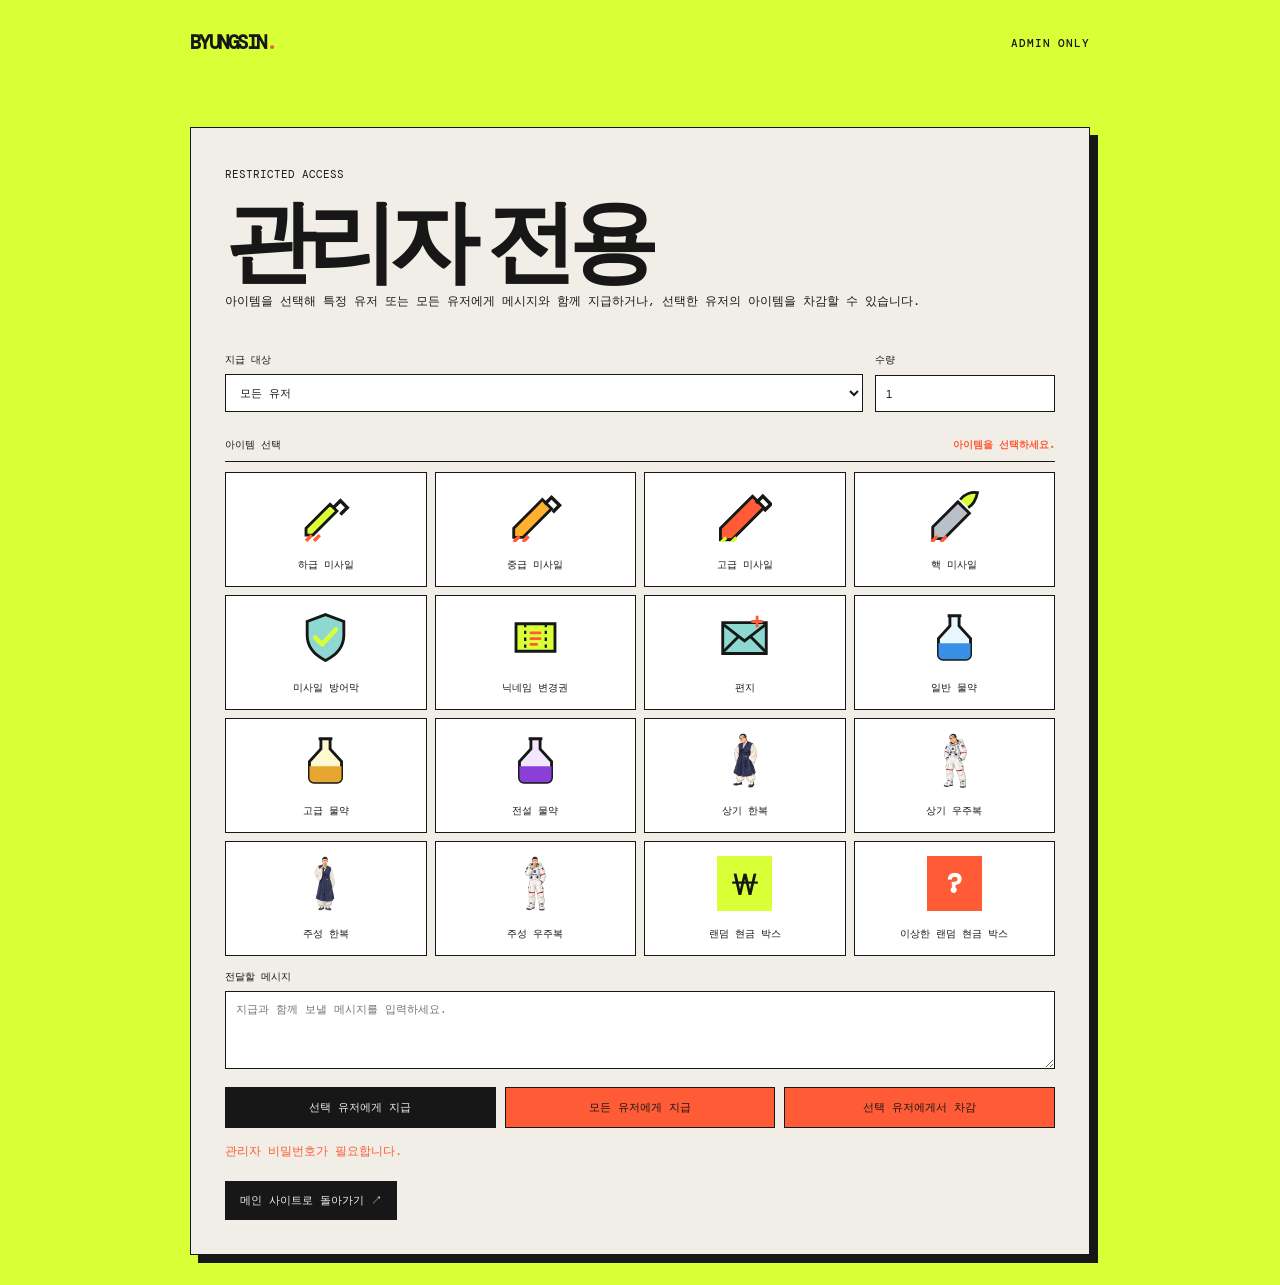
==== commit 8cc3898d: "Add administrator item removal Co-authored-by: Copilot App <223556219+Copilot@users.noreply.github.c" ====
--- a/admin.html
+++ b/admin.html
@@ -5,7 +5,7 @@
   <meta name="viewport" content="width=device-width, initial-scale=1">
   <meta name="description" content="byungsin 관리자 전용 페이지">
   <title>byungsin — 관리자 전용</title>
-  <link rel="stylesheet" href="style.css?v=63">
+  <link rel="stylesheet" href="style.css?v=64">
 </head>
 <body>
   <main class="admin-page">
@@ -17,7 +17,7 @@
       <section class="admin-card admin-console">
         <span class="admin-kicker">restricted access</span>
         <h1>관리자 전용</h1>
-        <p>아이템을 선택해 특정 유저 또는 모든 유저에게 메시지와 함께 지급할 수 있습니다.</p>
+        <p>아이템을 선택해 특정 유저 또는 모든 유저에게 메시지와 함께 지급하거나, 선택한 유저의 아이템을 차감할 수 있습니다.</p>
         <form id="admin-grant-form">
           <div class="admin-form-grid">
             <label>지급 대상
@@ -30,7 +30,7 @@
             </label>
           </div>
           <div class="admin-item-heading">
-            <span>지급 아이템 선택</span>
+            <span>아이템 선택</span>
             <strong id="admin-selected-item">아이템을 선택하세요.</strong>
           </div>
           <div class="admin-item-grid" id="admin-item-grid"></div>
@@ -40,6 +40,7 @@
           <div class="admin-grant-actions">
             <button type="submit" id="admin-grant-target">선택 유저에게 지급</button>
             <button type="button" id="admin-grant-all">모든 유저에게 지급</button>
+            <button type="button" id="admin-remove-target">선택 유저에게서 차감</button>
           </div>
           <p class="admin-status" id="admin-status" role="status"></p>
         </form>
@@ -47,6 +48,6 @@
       </section>
     </div>
   </main>
-  <script src="admin.js?v=2"></script>
+  <script src="admin.js?v=3"></script>
 </body>
 </html>
--- a/style.css
+++ b/style.css
@@ -214,10 +214,10 @@
 .admin-item-card:hover, .admin-item-card.is-selected { background: var(--acid); box-shadow: 3px 3px 0 var(--ink); }
 .admin-item-card strong { font: 10px var(--mono); text-align: center; }
 .admin-item-visual { width: 55px; height: 55px; display: grid; place-items: center; color: var(--orange); font: 34px/1 var(--mono); }
-.admin-item-visual.is-image img { width: 55px; height: 55px; object-fit: contain; }
-.admin-grant-actions { display: grid; grid-template-columns: 1fr 1fr; gap: 9px; margin-top: 18px; }
+.admin-item-visual svg, .admin-item-visual img { width: 55px; height: 55px; object-fit: contain; }
+.admin-grant-actions { display: grid; grid-template-columns: repeat(3, 1fr); gap: 9px; margin-top: 18px; }
 .admin-grant-actions button { border: 1px solid var(--ink); padding: 12px; background: var(--ink); color: var(--paper); cursor: pointer; font: 11px var(--mono); }
-.admin-grant-actions button:last-child { background: var(--orange); color: var(--ink); }
+.admin-grant-actions button:nth-child(2), .admin-grant-actions button:nth-child(3) { background: var(--orange); color: var(--ink); }
 .admin-grant-actions button:disabled { cursor: wait; opacity: .5; }
 .admin-status { min-height: 18px; margin: 14px 0 20px !important; color: var(--orange); }
 .admin-back { display: inline-block; border: 1px solid var(--ink); padding: 11px 14px; background: var(--ink); color: var(--paper); font: 11px var(--mono); }
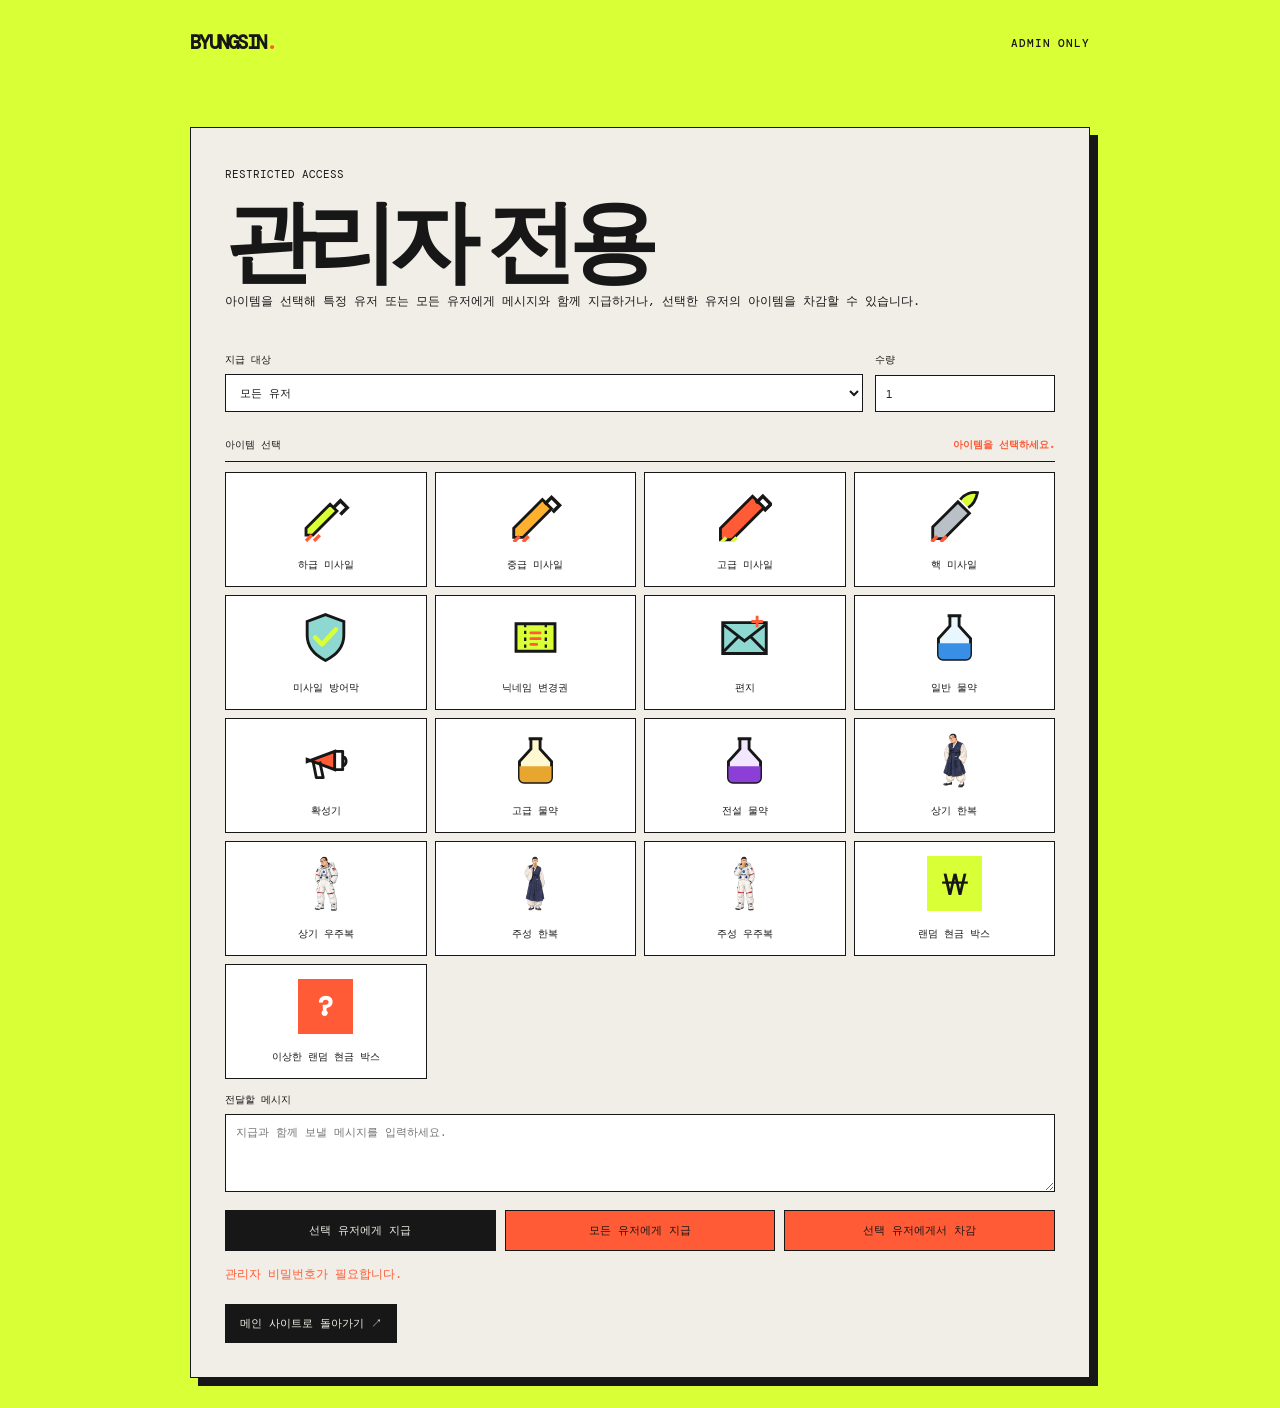
==== commit 12fd30a4: "Add megaphone broadcasts and message senders Co-authored-by: Copilot App <223556219+Copilot@users.no" ====
--- a/admin.html
+++ b/admin.html
@@ -48,6 +48,6 @@
       </section>
     </div>
   </main>
-  <script src="admin.js?v=3"></script>
+  <script src="admin.js?v=6"></script>
 </body>
 </html>
--- a/style.css
+++ b/style.css
@@ -71,6 +71,8 @@
 .message-subtitle { margin: 0 0 18px; color: #666; font: 10px var(--mono); letter-spacing: .08em; }
 .message-list { display: grid; gap: 8px; }
 .message-card { border: 1px solid var(--ink); padding: 12px; background: #fff; font: 11px/1.55 var(--mono); }
+.message-sender { display: block; color: var(--orange); font-weight: 700; }
+.message-body { margin: 4px 0 0; white-space: pre-wrap; }
 .message-card time { display: block; margin-top: 7px; color: #777; font-size: 9px; }
 .message-pagination { display: flex; justify-content: center; align-items: center; gap: 8px; margin-top: 15px; }
 .message-page-button { border: 1px solid var(--ink); padding: 6px 8px; background: transparent; color: var(--ink); cursor: pointer; font: 9px var(--mono); }
@@ -85,6 +87,8 @@
 .bag-items { display: grid; grid-template-columns: repeat(9, minmax(0, 1fr)); gap: 5px; margin: 20px 0; padding: 8px; border: 3px solid #6e6e6e; background: #b9b9b9; box-shadow: inset 2px 2px 0 #fff, inset -2px -2px 0 #555; }
 .bag-slot { position: relative; aspect-ratio: 1; min-width: 0; border: 2px solid #777; background: #8f8f8f; box-shadow: inset 2px 2px 0 #555, inset -2px -2px 0 #d5d5d5; color: var(--ink); cursor: pointer; }
 .bag-slot:hover, .bag-slot.is-selected { background: #c4c4c4; outline: 2px solid var(--acid); outline-offset: -4px; }
+.bag-slot.is-passive { cursor: default; }
+.bag-slot.is-passive:hover { background: #8f8f8f; outline: 0; }
 .bag-slot:disabled { cursor: not-allowed; opacity: .55; }
 .bag-slot-icon { position: absolute; inset: 18% 18% 24%; display: grid; place-items: center; font-size: clamp(18px, 5vw, 30px); filter: drop-shadow(2px 2px 0 rgba(0,0,0,.35)); }
 .bag-slot-icon svg { width: 100%; height: 100%; }
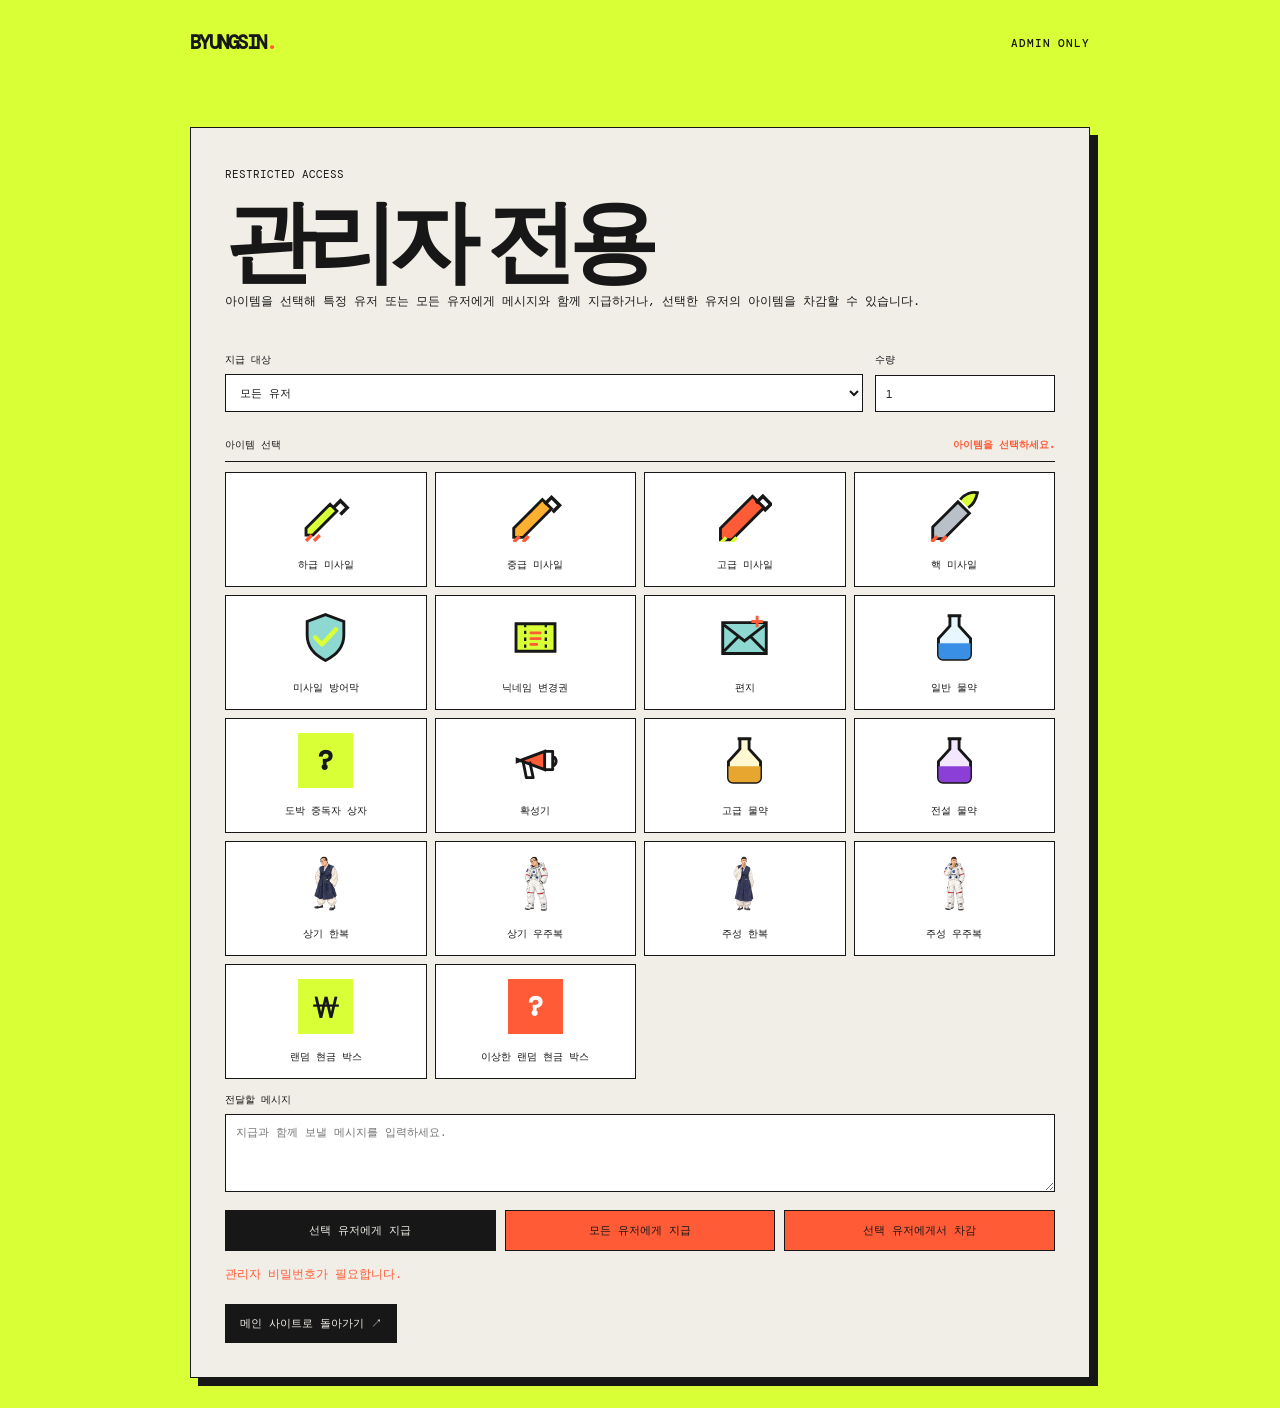
==== commit bc3775c4: "Add gambling box shop item Co-authored-by: Copilot App <223556219+Copilot@users.noreply.github.com>" ====
--- a/admin.html
+++ b/admin.html
@@ -48,6 +48,6 @@
       </section>
     </div>
   </main>
-  <script src="admin.js?v=6"></script>
+  <script src="admin.js?v=7"></script>
 </body>
 </html>
--- a/style.css
+++ b/style.css
@@ -131,6 +131,13 @@
 .shop-intro { display: flex; justify-content: space-between; gap: 30px; margin: 48px 0 28px; }
 .shop-intro p { max-width: 300px; margin: 0; font: 12px/1.7 var(--mono); }
 .shop-balance { border: 1px solid var(--ink); padding: 12px; font: 11px var(--mono); }
+.shop-tabs { display: flex; flex-wrap: wrap; gap: 8px; margin: 34px 0 18px; }
+.shop-tab { border: 1px solid var(--ink); padding: 9px 15px; background: #fff; color: var(--ink); cursor: pointer; font: 11px var(--mono); }
+.shop-tab:hover, .shop-tab.is-active { background: var(--ink); color: #fff; }
+.shop-products[hidden] { display: none; }
+.shop-box-icon { display: grid; width: 92px; height: 92px; place-items: center; margin-bottom: 20px; border: 3px solid var(--ink); background: #ff5b36; color: #fff; font: 64px/1 var(--mono); transform: rotate(7deg); }
+.shop-box-icon-gamble { background: #d9ff36; color: var(--ink); }
+.bag-cash-box-gamble { background: #d9ff36; color: var(--ink); }
 .shop-products { display: grid; grid-template-columns: repeat(3, 1fr); gap: 18px; }
 .shop-card { display: flex; min-height: 300px; flex-direction: column; justify-content: space-between; border: 1px solid var(--ink); padding: 18px; background: #fff; box-shadow: 6px 6px 0 var(--ink); }
 .shop-icon { width: 92px; height: 92px; margin-bottom: 20px; }
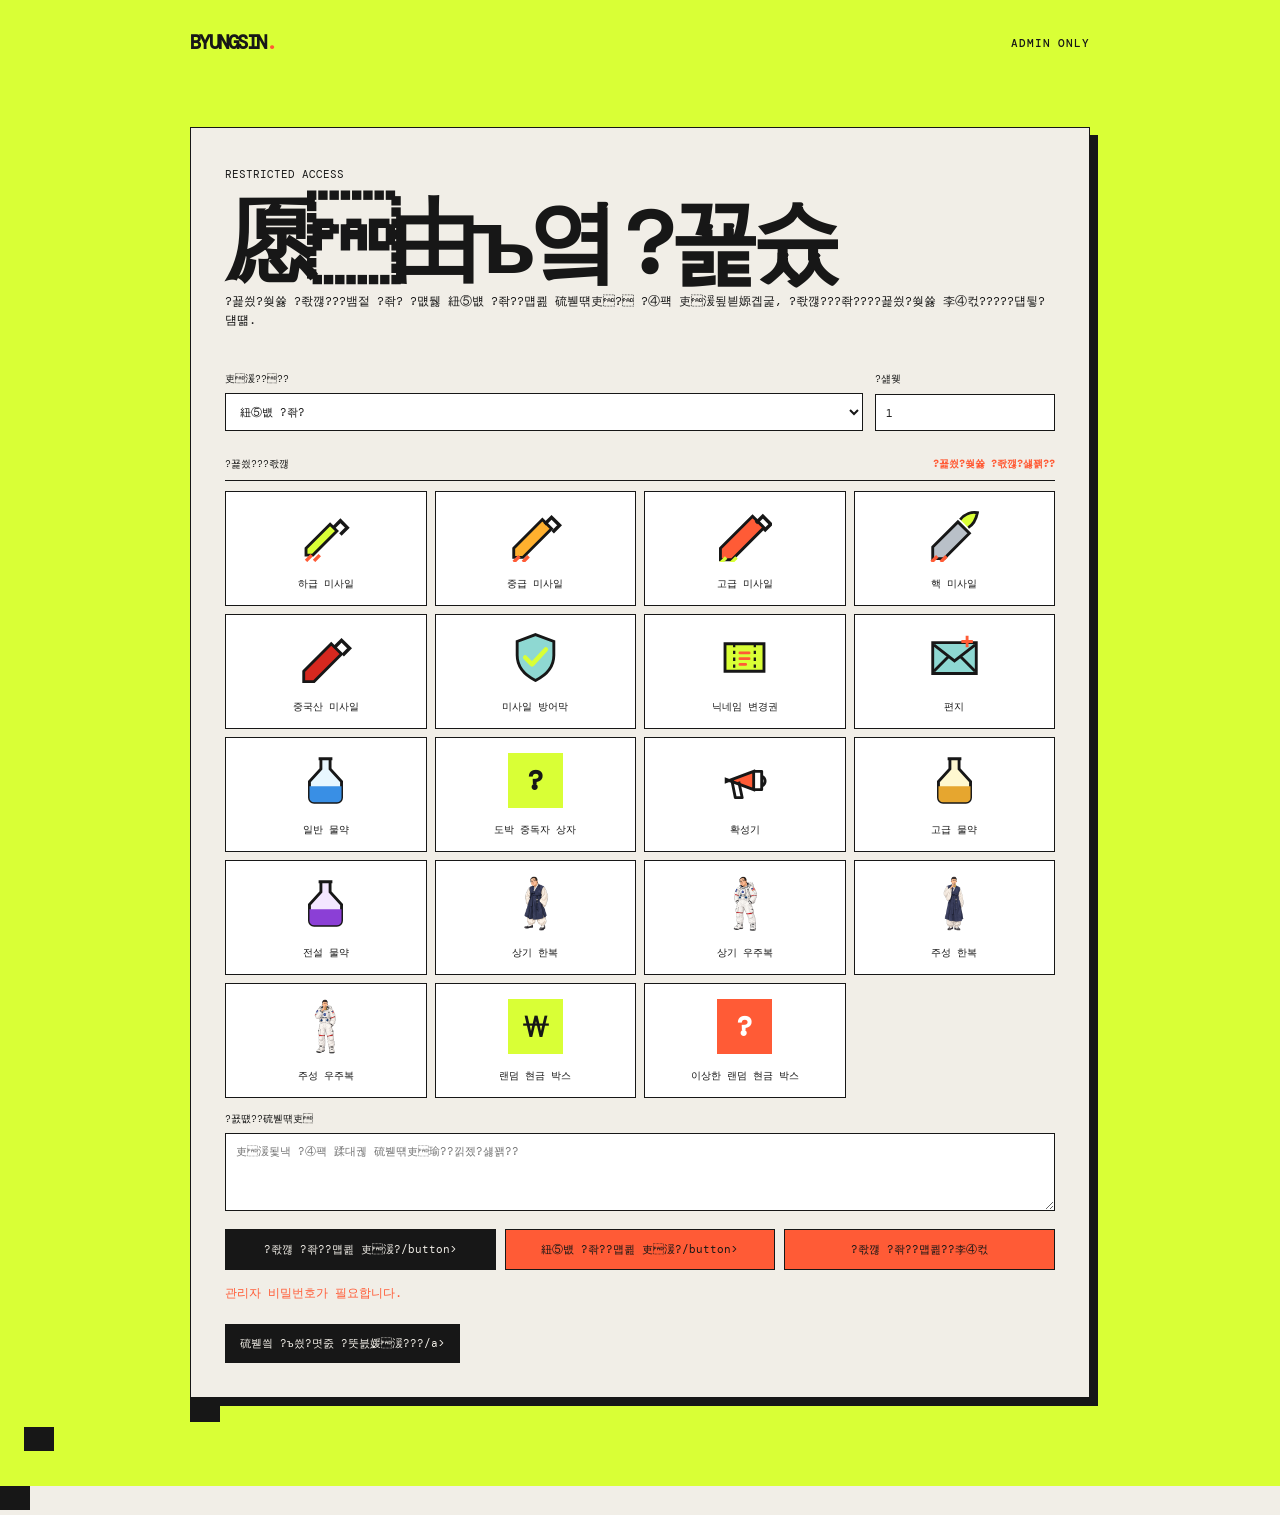
==== commit 52193cde: "Add China missile shop item Co-authored-by: Copilot App <223556219+Copilot@users.noreply.github.com>" ====
--- a/admin.html
+++ b/admin.html
@@ -1,10 +1,10 @@
-<!doctype html>
+﻿<!doctype html>
 <html lang="ko">
 <head>
   <meta charset="utf-8">
   <meta name="viewport" content="width=device-width, initial-scale=1">
-  <meta name="description" content="byungsin 관리자 전용 페이지">
-  <title>byungsin — 관리자 전용</title>
+  <meta name="description" content="byungsin 愿由ъ옄 ?꾩슜 ?섏씠吏">
+  <title>byungsin ??愿由ъ옄 ?꾩슜</title>
   <link rel="stylesheet" href="style.css?v=64">
 </head>
 <body>
@@ -16,38 +16,38 @@
       </div>
       <section class="admin-card admin-console">
         <span class="admin-kicker">restricted access</span>
-        <h1>관리자 전용</h1>
-        <p>아이템을 선택해 특정 유저 또는 모든 유저에게 메시지와 함께 지급하거나, 선택한 유저의 아이템을 차감할 수 있습니다.</p>
+        <h1>愿由ъ옄 ?꾩슜</h1>
+        <p>?꾩씠?쒖쓣 ?좏깮???뱀젙 ?좎? ?먮뒗 紐⑤뱺 ?좎??먭쾶 硫붿떆吏? ?④퍡 吏湲됲븯嫄곕굹, ?좏깮???좎????꾩씠?쒖쓣 李④컧?????덉뒿?덈떎.</p>
         <form id="admin-grant-form">
           <div class="admin-form-grid">
-            <label>지급 대상
+            <label>吏湲????
               <select id="admin-target-user">
-                <option value="">모든 유저</option>
+                <option value="">紐⑤뱺 ?좎?</option>
               </select>
             </label>
-            <label>수량
+            <label>?섎웾
               <input id="admin-grant-quantity" type="number" min="1" max="1000000" value="1" required>
             </label>
           </div>
           <div class="admin-item-heading">
-            <span>아이템 선택</span>
-            <strong id="admin-selected-item">아이템을 선택하세요.</strong>
+            <span>?꾩씠???좏깮</span>
+            <strong id="admin-selected-item">?꾩씠?쒖쓣 ?좏깮?섏꽭??</strong>
           </div>
           <div class="admin-item-grid" id="admin-item-grid"></div>
-          <label>전달할 메시지
-            <textarea id="admin-grant-message" maxlength="500" rows="4" placeholder="지급과 함께 보낼 메시지를 입력하세요." required></textarea>
+          <label>?꾨떖??硫붿떆吏
+            <textarea id="admin-grant-message" maxlength="500" rows="4" placeholder="吏湲됯낵 ?④퍡 蹂대궪 硫붿떆吏瑜??낅젰?섏꽭??" required></textarea>
           </label>
           <div class="admin-grant-actions">
-            <button type="submit" id="admin-grant-target">선택 유저에게 지급</button>
-            <button type="button" id="admin-grant-all">모든 유저에게 지급</button>
-            <button type="button" id="admin-remove-target">선택 유저에게서 차감</button>
+            <button type="submit" id="admin-grant-target">?좏깮 ?좎??먭쾶 吏湲?/button>
+            <button type="button" id="admin-grant-all">紐⑤뱺 ?좎??먭쾶 吏湲?/button>
+            <button type="button" id="admin-remove-target">?좏깮 ?좎??먭쾶??李④컧</button>
           </div>
           <p class="admin-status" id="admin-status" role="status"></p>
         </form>
-        <a class="admin-back" href="index.html">메인 사이트로 돌아가기 ↗</a>
+        <a class="admin-back" href="index.html">硫붿씤 ?ъ씠?몃줈 ?뚯븘媛湲???/a>
       </section>
     </div>
   </main>
-  <script src="admin.js?v=7"></script>
+  <script src="admin.js?v=8"></script>
 </body>
 </html>
--- a/style.css
+++ b/style.css
@@ -144,6 +144,7 @@
 .shop-potion-icon { display: block; width: 92px; height: 92px; margin-bottom: 20px; }
 .shop-card h2 { margin: 0; font-size: 25px; letter-spacing: -.07em; }
 .shop-card p { margin: 8px 0 20px; font: 11px/1.5 var(--mono); }
+.shop-card-status { min-height: 32px; margin: -8px 0 14px !important; color: var(--orange); font: 10px/1.45 var(--mono) !important; }
 .shop-price { font: 16px var(--mono); }
 .shop-buy { width: 100%; margin-top: 16px; border: 1px solid var(--ink); padding: 11px; background: var(--ink); color: #fff; cursor: pointer; font: 11px var(--mono); }
 .shop-buy:hover { background: var(--orange); color: var(--ink); }
@@ -156,6 +157,201 @@
 .shop-modal-quantity-label input { border: 1px solid var(--ink); padding: 11px; background: #fff; color: var(--ink); font: 15px var(--mono); }
 .shop-modal-max { width: 100%; margin-bottom: 18px; border: 1px solid var(--ink); padding: 9px; background: transparent; color: var(--ink); cursor: pointer; font: 10px var(--mono); }
 .shop-status { min-height: 18px; margin-top: 28px; color: var(--orange); font: 11px var(--mono); }
+
+.records-page { min-height: 100vh; padding: 42px 24px 80px; background: var(--paper); }
+.records-shell { width: min(980px, 100%); margin: 0 auto; }
+.records-header { display: flex; justify-content: space-between; gap: 24px; align-items: flex-end; padding-bottom: 28px; border-bottom: 2px solid var(--ink); }
+.records-header h1 { margin: 28px 0 12px; font-size: clamp(58px, 12vw, 130px); line-height: .8; letter-spacing: -.12em; }
+.records-header p:not(.eyebrow) { margin: 0; font: 11px/1.6 var(--mono); }
+.records-back { font: 11px var(--mono); text-decoration: underline; white-space: nowrap; }
+.records-toolbar { display: flex; justify-content: space-between; gap: 18px; align-items: center; margin: 34px 0 18px; }
+.records-toolbar strong { display: block; font: 700 16px var(--mono); }
+.records-toolbar span { display: block; margin-top: 5px; color: #777; font: 10px var(--mono); }
+.records-toolbar-actions, .records-admin-actions { display: flex; gap: 8px; }
+.records-button { border: 1px solid var(--ink); padding: 10px 13px; background: transparent; cursor: pointer; font: 10px var(--mono); }
+.records-button:hover, .records-actions button:hover, .record-comment-actions button:hover { background: var(--ink); color: var(--acid); }
+.records-button-dark { background: var(--ink); color: var(--paper); }
+.records-notices, .records-list { display: grid; gap: 14px; }
+.record-notice { display: flex; justify-content: space-between; gap: 18px; padding: 18px; border: 2px solid var(--orange); background: #fff; box-shadow: 5px 5px 0 var(--orange); }
+.record-notice strong { color: var(--orange); font: 10px var(--mono); }
+.record-notice h2 { margin: 7px 0; font-size: 22px; }
+.record-notice p, .record-body { margin: 0; white-space: pre-wrap; font: 11px/1.65 var(--mono); }
+.record-notice time, .record-card-head time, .record-comment time { color: #777; font: 9px var(--mono); }
+.record-notice time { display: block; margin-top: 12px; }
+.record-card { padding: 20px; border: 1px solid var(--ink); background: #fff; box-shadow: 6px 6px 0 var(--ink); }
+.record-card-head { display: flex; justify-content: space-between; gap: 18px; align-items: flex-start; }
+.record-number { color: var(--orange); font: 10px var(--mono); }
+.record-card h2 { margin: 7px 0 0; font-size: 28px; letter-spacing: -.06em; }
+.record-author { margin: 13px 0; color: #666; font: 10px var(--mono); }
+.record-author em { color: var(--orange); font-style: normal; }
+.record-body { min-height: 30px; }
+.record-card-footer { display: flex; justify-content: space-between; gap: 16px; align-items: center; margin-top: 22px; padding-top: 12px; border-top: 1px solid var(--line); color: #666; font: 9px var(--mono); }
+.record-actions { display: flex; flex-wrap: wrap; gap: 5px; }
+.record-actions button, .record-comment-actions button { border: 1px solid var(--ink); padding: 5px 7px; background: transparent; cursor: pointer; font: 9px var(--mono); }
+.record-comments { display: grid; gap: 8px; margin-top: 14px; }
+.record-comment { margin-left: 0; padding: 10px 12px; border-left: 3px solid var(--ink); background: #f5f5f2; }
+.record-comment.is-reply { margin-left: 24px; border-left-color: var(--orange); }
+.record-comment > div:first-child { display: flex; gap: 9px; align-items: baseline; }
+.record-comment strong { font: 10px var(--mono); }
+.record-comment p { margin: 7px 0; white-space: pre-wrap; font: 10px/1.5 var(--mono); }
+.record-comment-actions { justify-content: flex-end; }
+.record-no-comments, .records-empty { padding: 26px; color: #777; text-align: center; font: 10px var(--mono); }
+.records-status, .records-form-status { min-height: 18px; color: var(--orange); font: 10px/1.5 var(--mono); }
+.records-backdrop { position: fixed; inset: 0; z-index: 90; background: rgba(23,23,23,.4); }
+.records-modal { position: fixed; top: 50%; left: 50%; z-index: 91; width: min(520px, calc(100% - 30px)); max-height: 88vh; overflow: auto; transform: translate(-50%, -50%); padding: 28px; background: var(--paper); box-shadow: 8px 8px 0 var(--ink); }
+.records-modal[hidden], .records-backdrop[hidden] { display: none !important; }
+.records-modal h2 { margin: 0 0 18px; font-size: 32px; }
+.records-modal-close { position: absolute; top: 12px; right: 15px; border: 0; background: transparent; cursor: pointer; font: 27px/1 var(--mono); }
+.records-modal form { display: grid; gap: 12px; }
+.records-modal label { display: grid; gap: 6px; font: 10px var(--mono); }
+.records-modal input, .records-modal textarea { width: 100%; border: 1px solid var(--ink); padding: 10px; background: #fff; color: var(--ink); font: 11px/1.5 var(--mono); }
+.records-submit { border: 1px solid var(--ink); padding: 11px; background: var(--ink); color: var(--paper); cursor: pointer; font: 10px var(--mono); }
+.records-submit:hover { background: var(--orange); color: var(--ink); }
+.records-page.records-writing .records-shell > :not(.records-site-header) { display: none; }
+.records-page.records-writing .records-site-header { margin-bottom: 0; }
+.records-page.records-writing .records-compose-page { display: block; }
+.records-compose-page { position: static; width: min(760px, calc(100% - 32px)); max-height: none; margin: 0 auto; transform: none; padding: 54px 0 80px; background: transparent; box-shadow: none; }
+.records-compose-page[hidden] { display: none !important; }
+.records-page.records-detailing .records-shell { display: none; }
+.records-detail-page[hidden] { display: none !important; }
+.records-detail-page { width: min(760px, calc(100% - 16px)); margin: 0 auto; padding: 20px 0 50px; }
+.records-detail-head { display: flex; justify-content: space-between; align-items: center; margin-bottom: 12px; color: #888; font: 10px var(--sans); }
+.records-detail-card { border: 1px solid #d8dce4; background: #fff; }
+.records-detail-meta { display: flex; gap: 12px; padding: 12px 16px; border-bottom: 1px solid #e5e5e5; color: #888; font: 10px var(--sans); }
+.records-detail-meta strong { color: #444; }
+.records-detail-card h1 { margin: 0; padding: 18px 16px 10px; color: #333; font: 700 21px var(--sans); }
+.records-detail-body { min-height: 180px; padding: 10px 16px 24px; color: #444; white-space: pre-wrap; font: 12px/1.8 var(--sans); }
+.records-detail-card > .records-row-actions { border-top: 1px solid #e5e5e5; }
+.records-page.records-detailing { background: #fff; }
+.records-detail-page { width: calc(100% - 32px); max-width: none; min-height: 100vh; padding: 16px 0 50px; }
+.records-detail-card .records-poll { margin: 8px 16px 16px; }
+.records-row-empty { background: #fff; }
+.records-board .records-row { border-bottom: 1px solid #d9dde5; }
+.records-board .records-row:nth-child(even) { background: #fafbfd; }
+.records-post-group:nth-child(even) .records-row { background: #fafbfd; }
+.records-post-group { cursor: pointer; }
+.records-post-group:hover .records-row { background: #eef3fb; }
+.records-pagination { display: flex; }
+.records-notice-compose-page[hidden] { display: none !important; }
+.records-compose-page h2 { margin: 0 0 8px; color: #3b5f9e; font: 700 28px var(--sans); }
+.records-compose-help { margin: 0 0 28px; color: #888; font: 11px var(--sans); }
+.records-compose-back { border: 0; margin-bottom: 28px; padding: 0; background: transparent; color: #5578b5; cursor: pointer; font: 11px var(--sans); }
+.records-compose-back:hover { color: #3b5f9e; text-decoration: underline; }
+.records-compose-page form { padding: 24px; border: 1px solid #d8dce4; background: #fff; box-shadow: 0 4px 14px rgba(55, 74, 107, .08); }
+.records-compose-page label { color: #555; font: 11px var(--sans); }
+.records-compose-page input, .records-compose-page textarea { border-color: #cfd5df; border-radius: 2px; color: #333; font: 12px/1.6 var(--sans); }
+.records-compose-page textarea { min-height: 280px; resize: vertical; }
+.records-compose-actions { display: flex; justify-content: flex-end; gap: 7px; margin-top: 8px; }
+.records-compose-actions button { min-width: 84px; }
+.records-cancel { border: 1px solid #c5cbd5; padding: 11px; background: #fff; color: #666; cursor: pointer; font: 10px var(--sans); }
+.records-cancel:hover { border-color: #5578b5; color: #3b5f9e; }
+.records-poll-fieldset { display: grid; gap: 8px; margin: 4px 0 0; border: 1px solid #d8dce4; padding: 14px; }
+.records-poll-fieldset legend { padding: 0 5px; color: #3b5f9e; font: 700 11px var(--sans); }
+.records-poll-fieldset legend span, .records-poll-help { color: #999; font-weight: 400; }
+.records-poll-option-input { display: flex; gap: 6px; }
+.records-poll-option-input input { flex: 1; }
+.records-remove-option, .records-add-option { border: 1px solid #c5cbd5; padding: 8px 10px; background: #fff; color: #666; cursor: pointer; font: 10px var(--sans); }
+.records-remove-option { width: 34px; padding: 0; }
+.records-add-option { justify-self: start; }
+.records-poll-help { margin: 0; font: 10px var(--sans); }
+.records-add-poll { justify-self: start; border: 1px dashed #9eabc0; padding: 9px 12px; background: #fff; color: #5578b5; cursor: pointer; font: 11px var(--sans); }
+.records-add-poll:hover { border-color: #5578b5; background: #f7f9fc; }
+.records-poll-fieldset[hidden], .records-add-poll[hidden] { display: none !important; }
+@media (max-width: 650px) {
+  .records-page { padding: 28px 15px 60px; }
+  .records-header, .records-toolbar, .record-card-head, .record-card-footer { align-items: flex-start; flex-direction: column; }
+  .records-toolbar-actions { width: 100%; }
+  .records-toolbar-actions button { flex: 1; }
+  .record-card h2 { font-size: 23px; }
+}
+
+/* Compact gallery board */
+.records-page { min-height: 100vh; padding: 0 0 32px; background: #f4f4f4; color: #333; }
+.records-shell { width: min(1120px, calc(100% - 16px)); margin: 0 auto; }
+.records-site-header { display: flex; justify-content: space-between; align-items: center; min-height: 40px; border-bottom: 1px solid #d7d7d7; background: #fff; }
+.records-logo { color: #3b5f9e; font: 700 18px var(--sans); letter-spacing: -.04em; }
+.records-site-header nav { display: flex; gap: 0; color: #777; font: 11px var(--sans); }
+.records-site-header nav a { padding: 0 9px; border-right: 1px solid #e5e5e5; }
+.records-site-header nav a:last-child { padding-right: 0; border-right: 0; }
+.records-gallery-head, .records-tabs, .records-toolbar, .records-board { padding: 0; }
+.records-gallery-head { display: grid; grid-template-columns: 78px minmax(0, 1fr) 88px; gap: 8px; align-items: center; min-height: 46px; border-bottom: 1px solid #cfcfcf; background: #fff; }
+.records-gallery-label { display: grid; place-items: center; width: 66px; height: 34px; background: #5578b5; color: #fff; font: 700 10px var(--sans); letter-spacing: .08em; }
+.records-gallery-copy { min-width: 0; }
+.records-breadcrumb { display: block; margin-bottom: 1px; color: #999; font: 9px var(--sans); }
+.records-gallery-copy strong { display: block; color: #3b5f9e; font: 700 16px var(--sans); letter-spacing: -.06em; }
+.records-gallery-copy p { margin: 1px 0 0; color: #777; font: 9px var(--sans); }
+.records-gallery-stats { padding-left: 10px; border-left: 1px solid #e5e5e5; color: #999; font: 9px var(--sans); }
+.records-gallery-stats strong { display: block; margin-top: 2px; color: #333; font-size: 12px; }
+.records-tabs { display: flex; margin-top: 0; border-bottom: 2px solid #5578b5; background: #fff; }
+.records-tabs { min-height: 34px; overflow: visible; }
+.records-tabs button { min-width: 70px; height: 34px; border: 0; border-right: 1px solid #e5e5e5; padding: 0 14px; background: #fff; color: #777; cursor: pointer; font: 12px/34px var(--sans); }
+.records-tabs button.is-active { background: #5578b5; color: #fff; }
+.records-toolbar { display: flex; justify-content: space-between; align-items: center; margin: 4px 0 3px; color: #888; font: 9px var(--sans); }
+.records-toolbar strong { color: #444; }
+.records-toolbar-actions { display: flex; gap: 5px; }
+.records-button { border: 1px solid #b8b8b8; padding: 5px 10px; background: #fff; color: #555; cursor: pointer; font: 10px var(--sans); }
+.records-button:hover { border-color: #5578b5; color: #3b5f9e; }
+.records-button-dark { border-color: #5578b5; background: #5578b5; color: #fff; }
+.records-button-dark:hover { background: #3b5f9e; color: #fff; }
+.records-board { border-top: 2px solid #5578b5; background: #fff; }
+.records-table-head, .records-row { display: grid; grid-template-columns: 54px minmax(0, 1fr) 60px 60px; align-items: center; min-height: 30px; border-bottom: 1px solid #e5e5e5; font: 10px var(--sans); }
+.records-table-head { border-bottom-color: #bfc8d8; background: #f7f8fa; color: #555; font-weight: 700; text-align: center; }
+.records-row > * { padding: 6px 5px; text-align: center; }
+.records-title-cell { min-width: 0; text-align: left !important; }
+.records-title-cell strong { display: block; overflow: hidden; color: #333; font-weight: 400; text-overflow: ellipsis; white-space: nowrap; }
+.records-title-cell em { color: #5578b5; font-style: normal; font-size: 10px; }
+.records-title-cell p { display: none; margin: 6px 0 0; color: #666; white-space: pre-wrap; font: 10px/1.5 var(--sans); }
+.records-post-group:hover .records-title-cell p, .records-notice-row:hover .records-title-cell p { display: block; }
+.records-notice-row { background: #f8fafc; }
+.records-notice-row > span:nth-child(2), .records-notice-row strong { color: #5578b5; font-weight: 700; }
+.records-post-group { position: relative; }
+.records-post-group:hover { background: #fbfcff; }
+.records-row-actions { display: flex; justify-content: flex-end; flex-wrap: wrap; gap: 3px; padding: 3px 5px; }
+.records-post-group > .records-row-actions { display: flex; }
+.records-row-actions button, .record-comment-actions button { border: 1px solid #c9c9c9; padding: 3px 6px; background: #fff; color: #666; cursor: pointer; font: 9px var(--sans); }
+.records-row-actions button:hover, .record-comment-actions button:hover { border-color: #5578b5; background: #5578b5; color: #fff; }
+.records-notice-row .records-row-actions { position: absolute; right: 4px; }
+.records-notices, .records-list { display: block; padding: 0; margin: 0; }
+.records-empty { padding: 35px; border-bottom: 1px solid #e5e5e5; color: #999; text-align: center; font: 11px var(--sans); }
+.records-pagination { display: flex; justify-content: center; gap: 3px; margin: 7px 0 0; }
+.records-pagination button { min-width: 28px; border: 1px solid #c9d0dc; padding: 6px 8px; background: #fff; color: #666; cursor: pointer; font: 11px var(--sans); }
+.records-pagination button:hover, .records-pagination button.is-active { border-color: #5578b5; background: #5578b5; color: #fff; }
+.records-poll { margin: 8px 8px 0 126px; padding: 12px; border: 1px solid #d8deea; background: #f7f9fc; }
+.records-poll > strong { display: block; margin-bottom: 9px; color: #3b5f9e; font: 700 11px var(--sans); }
+.records-poll-options { display: grid; gap: 5px; }
+.records-poll-options button { display: flex; justify-content: space-between; gap: 12px; width: 100%; border: 1px solid #cbd3e0; padding: 7px 9px; background: #fff; color: #555; cursor: pointer; text-align: left; font: 10px var(--sans); }
+.records-poll-options button:hover { border-color: #5578b5; color: #3b5f9e; }
+.records-poll-options button.is-selected { border-color: #5578b5; background: #e8eefb; color: #3b5f9e; font-weight: 700; }
+.records-poll-options button.is-voted { border-color: #2f7d4f; background: #2f7d4f; color: #fff; font-weight: 700; opacity: 1; }
+.records-poll-options button:disabled:not(.is-voted) { opacity: .6; cursor: default; }
+.records-poll-footer { display: flex; justify-content: space-between; align-items: center; margin-top: 9px; color: #888; font: 10px var(--sans); }
+.records-poll-submit { border: 1px solid #5578b5; padding: 6px 18px; background: #5578b5; color: #fff; cursor: pointer; font: 700 11px var(--sans); }
+.records-poll-submit:disabled { border-color: #c9c9c9; background: #e5e5e5; color: #999; cursor: not-allowed; }
+.records-poll-submit.is-cancel { border-color: #c0392b; background: #fff; color: #c0392b; }
+.records-poll-options em { color: #5578b5; font-style: normal; }
+.record-comments { margin: 0 8px 8px 126px; }
+.record-comment { padding: 9px 12px; border-left: 2px solid #5578b5; background: #f7f8fa; }
+.record-comment.is-reply { margin-left: 20px; border-left-color: #9aaaca; }
+.record-comment > div:first-child { display: flex; gap: 8px; align-items: baseline; }
+.record-comment strong { font: 10px var(--sans); }
+.record-comment time { color: #999; font: 9px var(--sans); }
+.record-comment p { margin: 5px 0; white-space: pre-wrap; font: 10px/1.5 var(--sans); }
+.record-comment-actions { display: flex; justify-content: flex-end; gap: 4px; }
+.records-status { min-height: 18px; color: #d34c4c; font: 10px var(--sans); }
+@media (max-width: 700px) {
+  .records-page { padding: 0 0 24px; }
+  .records-shell { width: calc(100% - 8px); }
+  .records-site-header nav a:nth-child(n+3) { display: none; }
+  .records-gallery-head { grid-template-columns: 60px minmax(0, 1fr) 52px; gap: 5px; min-height: 42px; }
+  .records-gallery-label { width: 54px; height: 30px; font-size: 8px; }
+  .records-gallery-copy strong { font-size: 17px; }
+  .records-gallery-copy p { overflow: hidden; text-overflow: ellipsis; white-space: nowrap; }
+  .records-gallery-stats { padding-left: 8px; }
+  .records-table-head, .records-row { grid-template-columns: 38px minmax(0, 1fr) 46px 46px; font-size: 9px; }
+  .records-row > * { padding: 5px 2px; }
+  .record-comments { margin-left: 65px; }
+  .records-poll { margin-left: 65px; }
+}
 .account-backdrop { position: fixed; inset: 0; z-index: 50; background: rgba(23,23,23,.35); }
 .account-modal { position: fixed; top: 50%; left: 50%; z-index: 51; width: min(380px, calc(100% - 30px)); transform: translate(-50%, -50%); padding: 28px; background: var(--paper); box-shadow: 7px 7px 0 var(--ink); }
 .account-close { position: absolute; top: 12px; right: 15px; border: 0; background: transparent; cursor: pointer; font: 25px/1 var(--mono); }
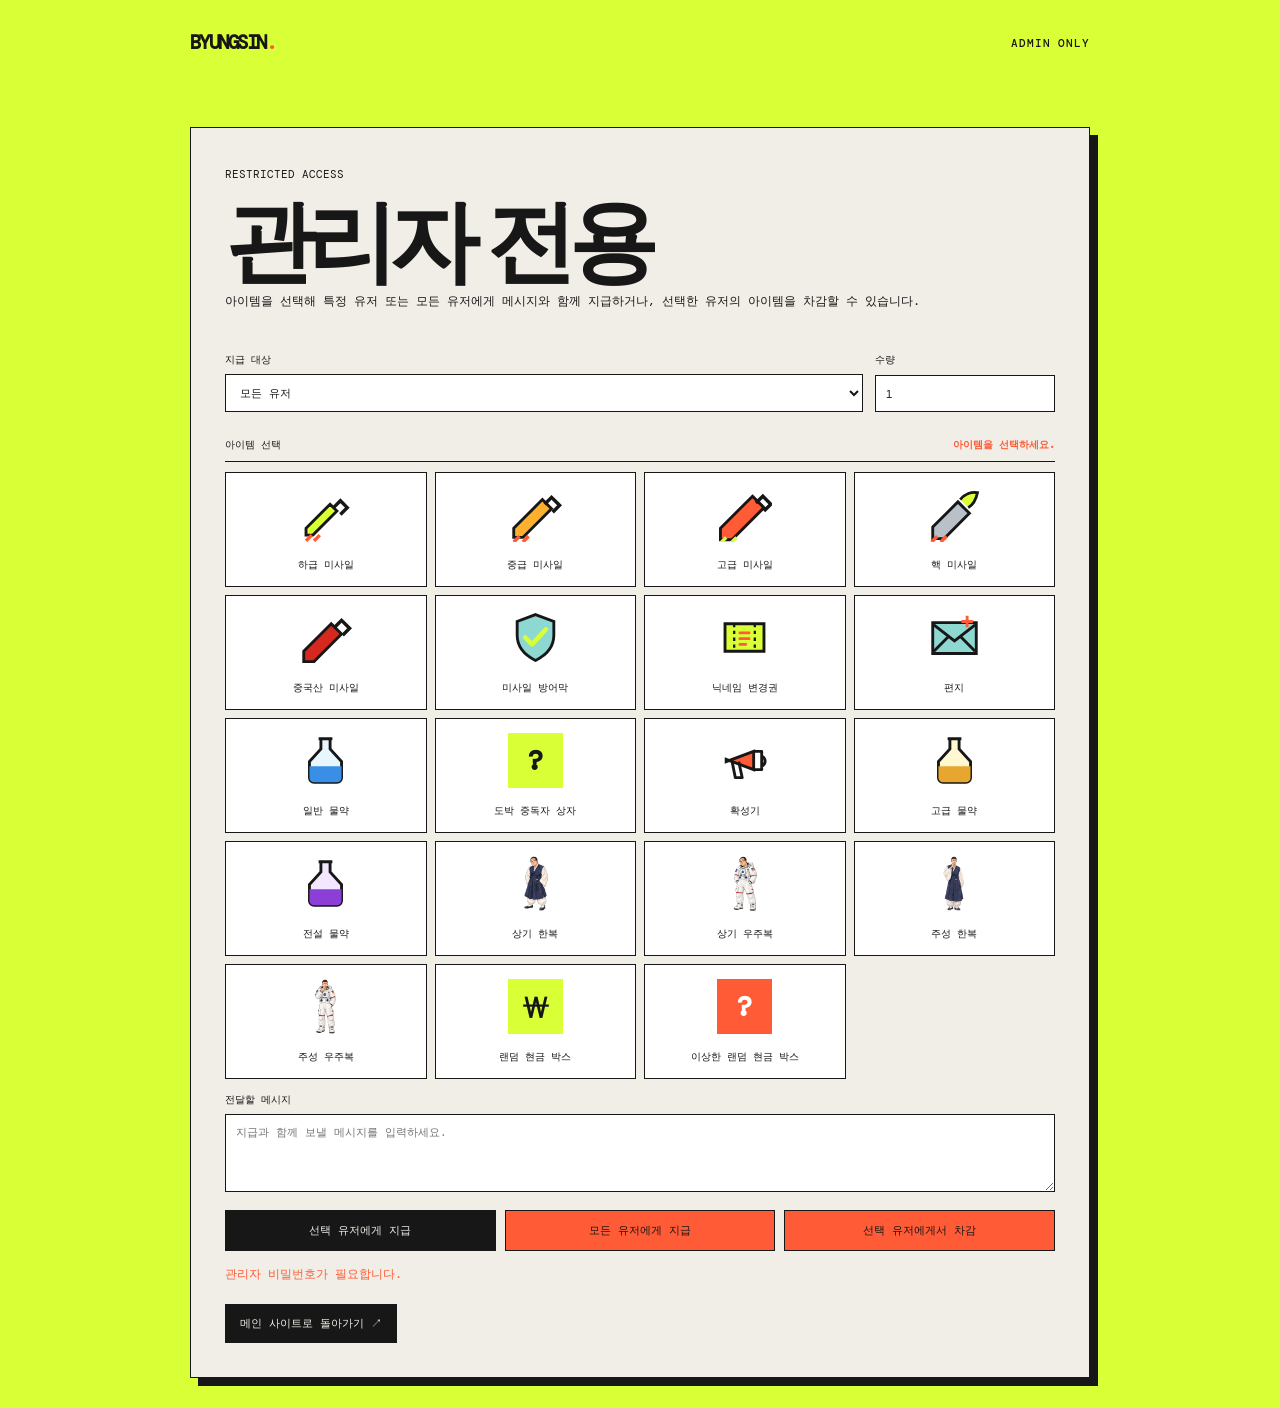
==== commit 1fd52e73: "Fix corrupted HTML encoding Co-authored-by: Copilot App <223556219+Copilot@users.noreply.github.com>" ====
--- a/admin.html
+++ b/admin.html
@@ -1,10 +1,10 @@
-﻿<!doctype html>
+<!doctype html>
 <html lang="ko">
 <head>
   <meta charset="utf-8">
   <meta name="viewport" content="width=device-width, initial-scale=1">
-  <meta name="description" content="byungsin 愿由ъ옄 ?꾩슜 ?섏씠吏">
-  <title>byungsin ??愿由ъ옄 ?꾩슜</title>
+  <meta name="description" content="byungsin 관리자 전용 페이지">
+  <title>byungsin — 관리자 전용</title>
   <link rel="stylesheet" href="style.css?v=64">
 </head>
 <body>
@@ -16,35 +16,35 @@
       </div>
       <section class="admin-card admin-console">
         <span class="admin-kicker">restricted access</span>
-        <h1>愿由ъ옄 ?꾩슜</h1>
-        <p>?꾩씠?쒖쓣 ?좏깮???뱀젙 ?좎? ?먮뒗 紐⑤뱺 ?좎??먭쾶 硫붿떆吏? ?④퍡 吏湲됲븯嫄곕굹, ?좏깮???좎????꾩씠?쒖쓣 李④컧?????덉뒿?덈떎.</p>
+        <h1>관리자 전용</h1>
+        <p>아이템을 선택해 특정 유저 또는 모든 유저에게 메시지와 함께 지급하거나, 선택한 유저의 아이템을 차감할 수 있습니다.</p>
         <form id="admin-grant-form">
           <div class="admin-form-grid">
-            <label>吏湲????
+            <label>지급 대상
               <select id="admin-target-user">
-                <option value="">紐⑤뱺 ?좎?</option>
+                <option value="">모든 유저</option>
               </select>
             </label>
-            <label>?섎웾
+            <label>수량
               <input id="admin-grant-quantity" type="number" min="1" max="1000000" value="1" required>
             </label>
           </div>
           <div class="admin-item-heading">
-            <span>?꾩씠???좏깮</span>
-            <strong id="admin-selected-item">?꾩씠?쒖쓣 ?좏깮?섏꽭??</strong>
+            <span>아이템 선택</span>
+            <strong id="admin-selected-item">아이템을 선택하세요.</strong>
           </div>
           <div class="admin-item-grid" id="admin-item-grid"></div>
-          <label>?꾨떖??硫붿떆吏
-            <textarea id="admin-grant-message" maxlength="500" rows="4" placeholder="吏湲됯낵 ?④퍡 蹂대궪 硫붿떆吏瑜??낅젰?섏꽭??" required></textarea>
+          <label>전달할 메시지
+            <textarea id="admin-grant-message" maxlength="500" rows="4" placeholder="지급과 함께 보낼 메시지를 입력하세요." required></textarea>
           </label>
           <div class="admin-grant-actions">
-            <button type="submit" id="admin-grant-target">?좏깮 ?좎??먭쾶 吏湲?/button>
-            <button type="button" id="admin-grant-all">紐⑤뱺 ?좎??먭쾶 吏湲?/button>
-            <button type="button" id="admin-remove-target">?좏깮 ?좎??먭쾶??李④컧</button>
+            <button type="submit" id="admin-grant-target">선택 유저에게 지급</button>
+            <button type="button" id="admin-grant-all">모든 유저에게 지급</button>
+            <button type="button" id="admin-remove-target">선택 유저에게서 차감</button>
           </div>
           <p class="admin-status" id="admin-status" role="status"></p>
         </form>
-        <a class="admin-back" href="index.html">硫붿씤 ?ъ씠?몃줈 ?뚯븘媛湲???/a>
+        <a class="admin-back" href="index.html">메인 사이트로 돌아가기 ↗</a>
       </section>
     </div>
   </main>
--- a/style.css
+++ b/style.css
@@ -309,6 +309,7 @@
 .records-row-actions { display: flex; justify-content: flex-end; flex-wrap: wrap; gap: 3px; padding: 3px 5px; }
 .records-post-group > .records-row-actions { display: flex; }
 .records-row-actions button, .record-comment-actions button { border: 1px solid #c9c9c9; padding: 3px 6px; background: #fff; color: #666; cursor: pointer; font: 9px var(--sans); }
+.records-row-actions button.is-voted-pick, .records-row-actions button.is-voted-pick:hover { border-color: #d4b82a; background: #fff3a8; color: #222; font-weight: 700; }
 .records-row-actions button:hover, .record-comment-actions button:hover { border-color: #5578b5; background: #5578b5; color: #fff; }
 .records-notice-row .records-row-actions { position: absolute; right: 4px; }
 .records-notices, .records-list { display: block; padding: 0; margin: 0; }
@@ -321,8 +322,8 @@
 .records-poll-options { display: grid; gap: 5px; }
 .records-poll-options button { display: flex; justify-content: space-between; gap: 12px; width: 100%; border: 1px solid #cbd3e0; padding: 7px 9px; background: #fff; color: #555; cursor: pointer; text-align: left; font: 10px var(--sans); }
 .records-poll-options button:hover { border-color: #5578b5; color: #3b5f9e; }
-.records-poll-options button.is-selected { border-color: #5578b5; background: #e8eefb; color: #3b5f9e; font-weight: 700; }
-.records-poll-options button.is-voted { border-color: #2f7d4f; background: #2f7d4f; color: #fff; font-weight: 700; opacity: 1; }
+.records-poll-options button.is-selected { border-color: #d4b82a; background: #fff3a8; color: #222; font-weight: 700; }
+.records-poll-options button.is-voted { border-color: #d4b82a; background: #fff3a8; color: #222; font-weight: 700; opacity: 1; }
 .records-poll-options button:disabled:not(.is-voted) { opacity: .6; cursor: default; }
 .records-poll-footer { display: flex; justify-content: space-between; align-items: center; margin-top: 9px; color: #888; font: 10px var(--sans); }
 .records-poll-submit { border: 1px solid #5578b5; padding: 6px 18px; background: #5578b5; color: #fff; cursor: pointer; font: 700 11px var(--sans); }
@@ -1416,7 +1417,8 @@
 .comment-side { min-width: 0; }
 .comment-votes { display: flex; gap: 6px; margin-top: 12px; }
 .comment-vote { flex: 0 0 68px; width: 68px; height: 28px; border: 1px solid var(--ink); padding: 0 4px; background: transparent; color: var(--ink); cursor: pointer; font: 10px var(--mono); white-space: nowrap; }
-.comment-vote:hover, .comment-vote.is-selected { background: var(--ink); color: var(--paper); }
+.comment-vote:hover { background: var(--ink); color: var(--paper); }
+.comment-vote.is-selected, .comment-vote.is-selected:hover { background: #fff3a8; color: var(--ink); font-weight: 700; }
 .form-status { min-height: 18px; margin: 13px 0 0; font: 11px var(--mono); }
 .comments { border-top: 0; }
 .comments-loading, .comments-empty { font: 12px var(--mono); }
